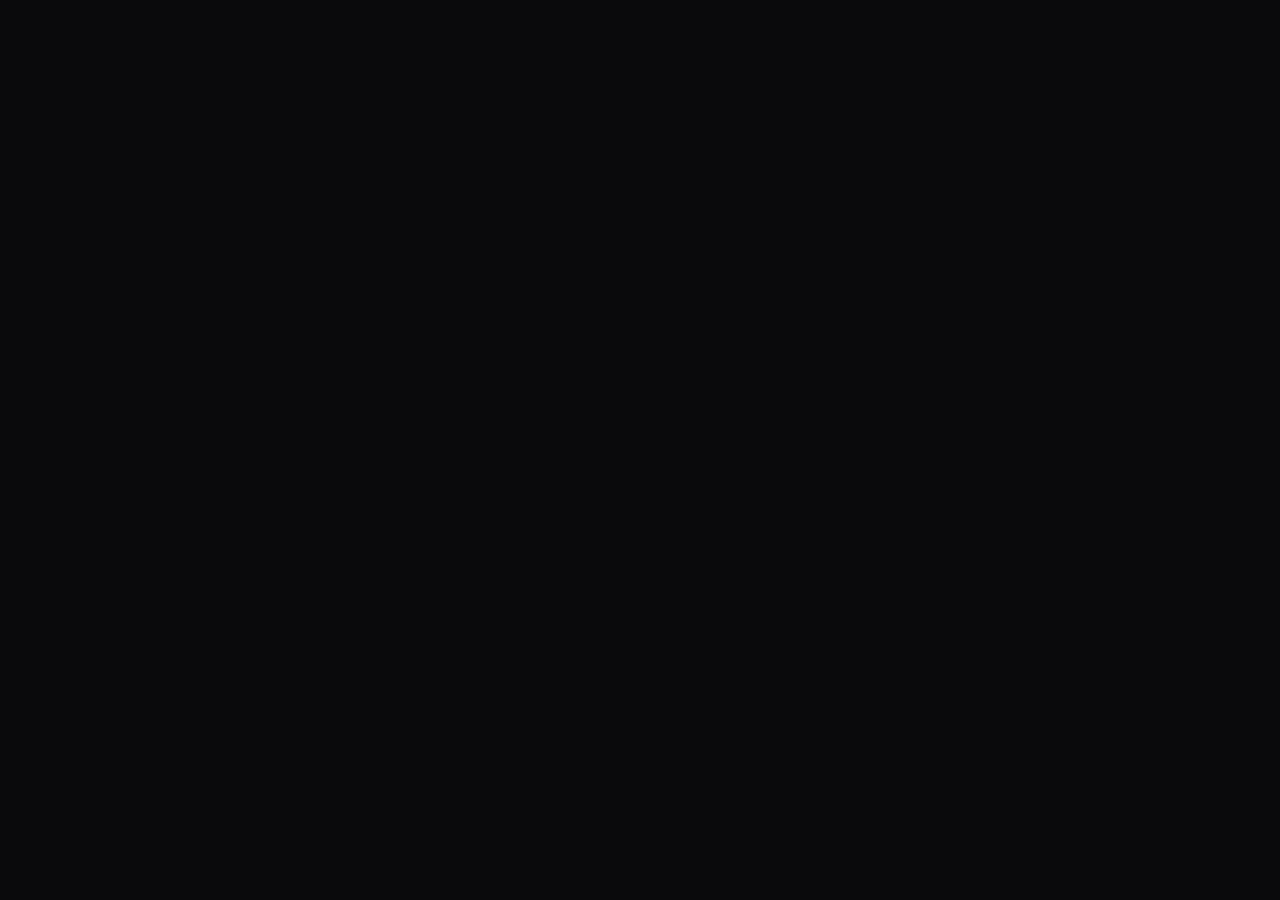
==== public/ox_lib_ui/index.html @ 57f4dc80 "Add files via upload" ====
<!DOCTYPE html>
<html lang="en">
<head>
  <meta charset="UTF-8">
  <meta name="viewport" content="width=device-width, initial-scale=1.0">
  <title>ox_lib UI - Liquid Glass</title>
  <link rel="stylesheet" href="styles.css">
  <link rel="preconnect" href="https://fonts.googleapis.com">
  <link rel="preconnect" href="https://fonts.gstatic.com" crossorigin>
  <link href="https://fonts.googleapis.com/css2?family=Inter:wght@300;400;500;600;700&display=swap" rel="stylesheet">
</head>
<body>
  <!-- Notification Container -->
  <div id="notification-container" class="notification-container"></div>

  <!-- Context Menu -->
  <div id="context-menu" class="context-menu hidden">
    <div class="context-glass">
      <div class="context-header">
        <h3>Quick Actions</h3>
        <span class="context-subtitle">Select an option</span>
      </div>
      <div class="context-items" id="context-items"></div>
      <div class="context-footer">
        <span>ESC to close</span>
        <div class="status-indicator">
          <span class="status-dot"></span>
          <span>Online</span>
        </div>
      </div>
    </div>
  </div>

  <!-- Input Dialog -->
  <div id="input-dialog" class="dialog-overlay hidden">
    <div class="dialog-glass input-dialog">
      <div class="dialog-header">
        <div class="dialog-icon">
          <svg viewBox="0 0 24 24" fill="none" stroke="currentColor" stroke-width="1.5">
            <path d="M11 5H6a2 2 0 00-2 2v11a2 2 0 002 2h11a2 2 0 002-2v-5m-1.414-9.414a2 2 0 112.828 2.828L11.828 15H9v-2.828l8.586-8.586z"/>
          </svg>
        </div>
        <div class="dialog-title-wrap">
          <h2 id="input-title">Input Required</h2>
          <p id="input-subtitle">Please fill in the details</p>
        </div>
        <button class="close-btn" onclick="closeInputDialog()">
          <svg viewBox="0 0 24 24" fill="none" stroke="currentColor" stroke-width="2">
            <path d="M6 18L18 6M6 6l12 12"/>
          </svg>
        </button>
      </div>
      <div class="dialog-content" id="input-fields"></div>
      <div class="dialog-actions">
        <button class="btn-secondary" onclick="closeInputDialog()">Cancel</button>
        <button class="btn-primary" onclick="submitInputDialog()">Confirm</button>
      </div>
    </div>
  </div>

  <!-- Progress Bar -->
  <div id="progress-container" class="progress-container hidden">
    <div class="progress-glass">
      <div class="progress-header">
        <div class="progress-icon" id="progress-icon">
          <svg class="spin" viewBox="0 0 24 24" fill="none" stroke="currentColor" stroke-width="1.5">
            <path d="M4 4v5h.582m15.356 2A8.001 8.001 0 004.582 9m0 0H9m11 11v-5h-.581m0 0a8.003 8.003 0 01-15.357-2m15.357 2H15"/>
          </svg>
        </div>
        <div class="progress-info">
          <h3 id="progress-title">Processing...</h3>
          <p id="progress-subtitle">Please wait</p>
        </div>
      </div>
      <div class="progress-bar-wrap">
        <div class="progress-bar">
          <div class="progress-fill" id="progress-fill"></div>
          <div class="progress-shimmer"></div>
        </div>
        <div class="progress-stats">
          <span>Progress</span>
          <span id="progress-percent">0%</span>
        </div>
      </div>
      <div class="progress-hint">
        Press <kbd>X</kbd> to cancel
      </div>
    </div>
  </div>

  <!-- Alert Dialog -->
  <div id="alert-dialog" class="dialog-overlay hidden">
    <div class="dialog-glass alert-dialog">
      <div class="alert-icon" id="alert-icon">
        <svg viewBox="0 0 24 24" fill="none" stroke="currentColor" stroke-width="1.5">
          <path d="M12 9v2m0 4h.01m-6.938 4h13.856c1.54 0 2.502-1.667 1.732-3L13.732 4c-.77-1.333-2.694-1.333-3.464 0L3.34 16c-.77 1.333.192 3 1.732 3z"/>
        </svg>
      </div>
      <h2 id="alert-title">Confirm Action</h2>
      <p id="alert-message">Are you sure you want to proceed?</p>
      <div class="dialog-actions">
        <button class="btn-secondary" onclick="closeAlertDialog()">Cancel</button>
        <button class="btn-danger" id="alert-confirm" onclick="confirmAlert()">Confirm</button>
      </div>
      <div class="alert-hint">
        Press <kbd>ESC</kbd> to cancel
      </div>
    </div>
  </div>

  <!-- Menu List -->
  <div id="menu-container" class="dialog-overlay hidden">
    <div class="menu-wrapper">
      <div class="menu-glass">
        <div class="menu-header">
          <div class="menu-title-wrap">
            <h2 id="menu-title">Menu</h2>
            <p id="menu-subtitle">Select an option</p>
          </div>
          <button class="close-btn" onclick="closeMenu()">
            <svg viewBox="0 0 24 24" fill="none" stroke="currentColor" stroke-width="2">
              <path d="M6 18L18 6M6 6l12 12"/>
            </svg>
          </button>
        </div>
        <div class="menu-search">
          <svg viewBox="0 0 24 24" fill="none" stroke="currentColor" stroke-width="1.5">
            <path d="M21 21l-6-6m2-5a7 7 0 11-14 0 7 7 0 0114 0z"/>
          </svg>
          <input type="text" placeholder="Search..." id="menu-search-input" oninput="filterMenuItems()">
        </div>
        <div class="menu-items" id="menu-items"></div>
        <div class="menu-footer">
          <span id="menu-count">0 items</span>
          <div class="nav-hint">
            <span>Navigate</span>
            <kbd>↑</kbd>
            <kbd>↓</kbd>
          </div>
        </div>
      </div>
      <div class="menu-details hidden" id="menu-details">
        <div class="details-preview">
          <div class="details-icon-wrap">
            <svg id="details-icon" viewBox="0 0 24 24" fill="none" stroke="currentColor" stroke-width="1.5"></svg>
          </div>
        </div>
        <h3 id="details-title">-</h3>
        <p id="details-description">-</p>
        <div class="details-metadata" id="details-metadata"></div>
        <div class="details-actions">
          <button class="btn-primary" onclick="selectMenuItem()">Select</button>
          <button class="btn-secondary" onclick="closeMenu()">Cancel</button>
        </div>
      </div>
    </div>
  </div>

  <!-- Text UI -->
  <div id="textui-container" class="textui-container"></div>

  <!-- Skill Check -->
  <div id="skillcheck-container" class="skillcheck-overlay hidden">
    <div class="skillcheck-ring">
      <svg viewBox="0 0 200 200" class="skillcheck-svg">
        <!-- Background Ring -->
        <circle cx="100" cy="100" r="85" fill="none" stroke="rgba(255,255,255,0.06)" stroke-width="16"/>
        <!-- Target Zone -->
        <path id="skillcheck-target" fill="none" stroke="rgba(255,255,255,0.15)" stroke-width="16" stroke-linecap="round"/>
        <!-- Perfect Zone -->
        <path id="skillcheck-perfect" fill="none" stroke="rgba(255,255,255,0.4)" stroke-width="16" stroke-linecap="round"/>
        <!-- Indicator -->
        <g id="skillcheck-indicator">
          <circle cx="100" cy="15" r="8" fill="#a0a0a0"/>
          <circle cx="100" cy="15" r="12" fill="none" stroke="rgba(255,255,255,0.3)" stroke-width="2"/>
        </g>
      </svg>
      <div class="skillcheck-center">
        <svg viewBox="0 0 24 24" fill="none" stroke="currentColor" stroke-width="1.5">
          <path d="M15 7a2 2 0 012 2m4 0a6 6 0 01-7.743 5.743L11 17H9v2H7v2H4a1 1 0 01-1-1v-2.586a1 1 0 01.293-.707l5.964-5.964A6 6 0 1121 9z"/>
        </svg>
        <span>Press SPACE</span>
      </div>
    </div>
    <div class="skillcheck-hint">
      <kbd>SPACE</kbd>
      <span>to lock</span>
    </div>
  </div>

  <!-- Radial Menu -->
  <div id="radial-menu" class="radial-overlay hidden">
    <div class="radial-container">
      <div class="radial-center">
        <span id="radial-label">Select</span>
      </div>
      <div class="radial-items" id="radial-items"></div>
    </div>
    <div class="radial-hint">
      Press <kbd>ESC</kbd> to close
    </div>
  </div>

  <script src="script.js"></script>
</body>
</html>
---- public/ox_lib_ui/styles.css ----
/* ========================================
   ox_lib UI - Liquid Glass Design System
   iOS 26 Inspired | Silver & Black Theme
   ======================================== */

:root {
  /* Base Colors */
  --bg-primary: #0a0a0c;
  --bg-secondary: #121216;
  --bg-tertiary: #18181c;
  
  /* Glass Colors */
  --glass-bg: rgba(20, 20, 24, 0.85);
  --glass-bg-light: rgba(30, 30, 36, 0.9);
  --glass-border: rgba(255, 255, 255, 0.08);
  --glass-border-hover: rgba(255, 255, 255, 0.15);
  --glass-reflection: rgba(255, 255, 255, 0.04);
  
  /* Text Colors */
  --text-primary: rgba(255, 255, 255, 0.95);
  --text-secondary: rgba(255, 255, 255, 0.7);
  --text-muted: rgba(255, 255, 255, 0.4);
  --text-hint: rgba(255, 255, 255, 0.25);
  
  /* Accent Colors */
  --accent-success: #c0c0c0;
  --accent-success-bg: rgba(34, 197, 94, 0.15);
  --accent-error: #ef4444;
  --accent-error-bg: rgba(239, 68, 68, 0.15);
  --accent-warning: #f59e0b;
  --accent-warning-bg: rgba(245, 158, 11, 0.15);
  --accent-info: #3b82f6;
  --accent-info-bg: rgba(59, 130, 246, 0.15);
  
  /* Silver Theme */
  --silver-light: rgba(192, 192, 192, 0.9);
  --silver-medium: rgba(160, 160, 160, 0.8);
  --silver-dark: rgba(128, 128, 128, 0.6);
  
  /* Shadows */
  --shadow-sm: 0 4px 12px -2px rgba(0, 0, 0, 0.3);
  --shadow-md: 0 12px 32px -8px rgba(0, 0, 0, 0.4);
  --shadow-lg: 0 24px 48px -12px rgba(0, 0, 0, 0.5);
  --shadow-glow: 0 0 40px -10px rgba(255, 255, 255, 0.05);
  
  /* Timing */
  --ease-out-expo: cubic-bezier(0.16, 1, 0.3, 1);
  --ease-out-quart: cubic-bezier(0.25, 1, 0.5, 1);
  
  /* Sizes */
  --radius-sm: 0.5rem;
  --radius-md: 0.75rem;
  --radius-lg: 1rem;
  --radius-xl: 1.25rem;
  --radius-2xl: 1.5rem;
}

* {
  margin: 0;
  padding: 0;
  box-sizing: border-box;
}

body {
  font-family: 'Inter', -apple-system, BlinkMacSystemFont, sans-serif;
  background: var(--bg-primary);
  color: var(--text-primary);
  overflow: hidden;
  -webkit-font-smoothing: antialiased;
  -moz-osx-font-smoothing: grayscale;
}

/* ========================================
   Utility Classes
   ======================================== */

.hidden {
  display: none !important;
}

.spin {
  animation: spin 2s linear infinite;
}

@keyframes spin {
  from { transform: rotate(0deg); }
  to { transform: rotate(360deg); }
}

@keyframes fadeIn {
  from { opacity: 0; }
  to { opacity: 1; }
}

@keyframes fadeOut {
  from { opacity: 1; }
  to { opacity: 0; }
}

@keyframes scaleIn {
  from { opacity: 0; transform: scale(0.95) translateY(10px); }
  to { opacity: 1; transform: scale(1) translateY(0); }
}

@keyframes slideInRight {
  from { opacity: 0; transform: translateX(30px); }
  to { opacity: 1; transform: translateX(0); }
}

@keyframes slideInLeft {
  from { opacity: 0; transform: translateX(-30px); }
  to { opacity: 1; transform: translateX(0); }
}

@keyframes slideUp {
  from { opacity: 0; transform: translateY(20px); }
  to { opacity: 1; transform: translateY(0); }
}

@keyframes shimmer {
  0% { transform: translateX(-100%); }
  100% { transform: translateX(200%); }
}

@keyframes progress {
  from { width: 100%; }
  to { width: 0%; }
}

@keyframes pulse {
  0%, 100% { opacity: 0.6; }
  50% { opacity: 1; }
}

@keyframes bounceGentle {
  0%, 100% { transform: translateY(0); }
  50% { transform: translateY(-4px); }
}

/* ========================================
   Glass Components Base
   ======================================== */

.glass {
  background: var(--glass-bg);
  border: 1px solid var(--glass-border);
  border-radius: var(--radius-2xl);
  backdrop-filter: blur(20px);
  -webkit-backdrop-filter: blur(20px);
  box-shadow: var(--shadow-lg), var(--shadow-glow);
  position: relative;
  overflow: hidden;
}

.glass::before {
  content: '';
  position: absolute;
  inset: 0;
  background: linear-gradient(180deg, var(--glass-reflection) 0%, transparent 50%);
  pointer-events: none;
}

.glass::after {
  content: '';
  position: absolute;
  top: 0;
  left: 0;
  right: 0;
  height: 1px;
  background: linear-gradient(90deg, transparent, rgba(255, 255, 255, 0.2), transparent);
}

/* ========================================
   Notifications
   ======================================== */

.notification-container {
  position: fixed;
  top: 1rem;
  right: 1rem;
  width: 320px;
  display: flex;
  flex-direction: column;
  gap: 0.75rem;
  z-index: 9999;
  pointer-events: none;
}

.notification {
  position: relative;
  display: flex;
  align-items: flex-start;
  gap: 0.75rem;
  padding: 1rem;
  background: var(--glass-bg);
  border: 1px solid var(--glass-border);
  border-radius: var(--radius-xl);
  backdrop-filter: blur(20px);
  -webkit-backdrop-filter: blur(20px);
  box-shadow: var(--shadow-md);
  animation: slideInRight 0.4s var(--ease-out-expo);
  pointer-events: auto;
  overflow: hidden;
}

.notification::before {
  content: '';
  position: absolute;
  inset: 0;
  background: linear-gradient(180deg, var(--glass-reflection) 0%, transparent 50%);
  pointer-events: none;
}

.notification.exiting {
  animation: slideOutRight 0.4s var(--ease-out-expo) forwards;
}

@keyframes slideOutRight {
  to { opacity: 0; transform: translateX(100%); }
}

.notification-icon {
  flex-shrink: 0;
  width: 2rem;
  height: 2rem;
  border-radius: var(--radius-md);
  display: flex;
  align-items: center;
  justify-content: center;
}

.notification-icon svg {
  width: 1rem;
  height: 1rem;
}

.notification.success .notification-icon {
  background: var(--accent-success-bg);
  color: var(--accent-success);
  border: 1px solid rgba(34, 197, 94, 0.3);
}

.notification.error .notification-icon {
  background: var(--accent-error-bg);
  color: var(--accent-error);
  border: 1px solid rgba(239, 68, 68, 0.3);
}

.notification.warning .notification-icon {
  background: var(--accent-warning-bg);
  color: var(--accent-warning);
  border: 1px solid rgba(245, 158, 11, 0.3);
}

.notification.info .notification-icon {
  background: var(--accent-info-bg);
  color: var(--accent-info);
  border: 1px solid rgba(59, 130, 246, 0.3);
}

.notification-content {
  flex: 1;
  min-width: 0;
}

.notification-title {
  font-size: 0.875rem;
  font-weight: 600;
  color: var(--text-primary);
  margin-bottom: 0.125rem;
}

.notification-message {
  font-size: 0.75rem;
  color: var(--text-muted);
  line-height: 1.4;
}

.notification-progress {
  position: absolute;
  bottom: 0;
  left: 0;
  right: 0;
  height: 2px;
  background: rgba(255, 255, 255, 0.05);
  overflow: hidden;
}

.notification-progress-bar {
  height: 100%;
  animation: progress 4s linear forwards;
}

.notification.success .notification-progress-bar { background: var(--accent-success); }
.notification.error .notification-progress-bar { background: var(--accent-error); }
.notification.warning .notification-progress-bar { background: var(--accent-warning); }
.notification.info .notification-progress-bar { background: var(--accent-info); }

/* ========================================
   Context Menu
   ======================================== */

.context-menu {
  position: fixed;
  top: 50%;
  left: 50%;
  transform: translate(-50%, -50%);
  z-index: 9998;
}

.context-glass {
  width: 280px;
  background: linear-gradient(180deg, rgba(25, 25, 30, 0.95) 0%, rgba(18, 18, 22, 0.98) 100%);
  border: 1px solid var(--glass-border);
  border-radius: var(--radius-xl);
  backdrop-filter: blur(24px);
  -webkit-backdrop-filter: blur(24px);
  box-shadow: var(--shadow-lg), 0 0 0 1px rgba(255, 255, 255, 0.05) inset;
  animation: scaleIn 0.3s var(--ease-out-expo);
  position: relative;
  overflow: hidden;
}

.context-glass::before {
  content: '';
  position: absolute;
  inset: 0;
  background: linear-gradient(180deg, rgba(255, 255, 255, 0.03) 0%, transparent 50%);
  pointer-events: none;
}

.context-glass::after {
  content: '';
  position: absolute;
  top: 0;
  left: 0;
  right: 0;
  height: 1px;
  background: linear-gradient(90deg, transparent, rgba(255, 255, 255, 0.2), transparent);
}

.context-header {
  position: relative;
  padding: 0.875rem 1rem;
  border-bottom: 1px solid var(--glass-border);
}

.context-header h3 {
  font-size: 0.875rem;
  font-weight: 600;
  color: var(--text-primary);
}

.context-subtitle {
  font-size: 0.625rem;
  color: var(--text-hint);
  margin-top: 0.125rem;
  display: block;
}

.context-items {
  position: relative;
  padding: 0.5rem;
}

.context-item {
  display: flex;
  align-items: center;
  gap: 0.75rem;
  padding: 0.625rem 0.75rem;
  border-radius: var(--radius-lg);
  cursor: pointer;
  transition: all 0.2s ease;
  border: 1px solid transparent;
}

.context-item:hover {
  background: rgba(255, 255, 255, 0.04);
}

.context-item.danger:hover {
  background: var(--accent-error-bg);
  border-color: rgba(239, 68, 68, 0.2);
}

.context-item.disabled {
  opacity: 0.4;
  cursor: not-allowed;
}

.context-item-icon {
  width: 2rem;
  height: 2rem;
  border-radius: var(--radius-md);
  background: rgba(255, 255, 255, 0.04);
  display: flex;
  align-items: center;
  justify-content: center;
  color: var(--text-muted);
  transition: all 0.2s ease;
}

.context-item:hover .context-item-icon {
  background: rgba(255, 255, 255, 0.08);
  color: var(--text-primary);
}

.context-item.danger:hover .context-item-icon {
  background: var(--accent-error-bg);
  color: var(--accent-error);
}

.context-item-icon svg {
  width: 1rem;
  height: 1rem;
}

.context-item-label {
  flex: 1;
  font-size: 0.875rem;
  font-weight: 500;
  color: var(--text-secondary);
  transition: color 0.2s ease;
}

.context-item:hover .context-item-label {
  color: var(--text-primary);
}

.context-item.danger:hover .context-item-label {
  color: var(--accent-error);
}

.context-item-keybind {
  padding: 0.25rem 0.5rem;
  border-radius: var(--radius-sm);
  background: rgba(255, 255, 255, 0.04);
  font-size: 0.625rem;
  font-family: 'SF Mono', monospace;
  color: var(--text-muted);
}

.context-item-arrow {
  color: var(--text-hint);
}

.context-item-arrow svg {
  width: 1rem;
  height: 1rem;
}

.context-divider {
  height: 1px;
  margin: 0.5rem 0;
  background: linear-gradient(90deg, transparent, var(--glass-border), transparent);
}

.context-footer {
  position: relative;
  display: flex;
  align-items: center;
  justify-content: space-between;
  padding: 0.5rem 1rem;
  border-top: 1px solid var(--glass-border);
  font-size: 0.625rem;
  color: var(--text-hint);
}

.status-indicator {
  display: flex;
  align-items: center;
  gap: 0.25rem;
}

.status-dot {
  width: 0.375rem;
  height: 0.375rem;
  border-radius: 50%;
  background: var(--accent-success);
  opacity: 0.6;
}

/* ========================================
   Dialog Overlay
   ======================================== */

.dialog-overlay {
  position: fixed;
  inset: 0;
  background: rgba(0, 0, 0, 0.5);
  backdrop-filter: blur(8px);
  -webkit-backdrop-filter: blur(8px);
  display: flex;
  align-items: center;
  justify-content: center;
  z-index: 9997;
  animation: fadeIn 0.25s ease;
}

.dialog-glass {
  background: linear-gradient(180deg, rgba(28, 28, 35, 0.95) 0%, rgba(18, 18, 22, 0.98) 100%);
  border: 1px solid var(--glass-border);
  border-radius: var(--radius-2xl);
  backdrop-filter: blur(24px);
  -webkit-backdrop-filter: blur(24px);
  box-shadow: var(--shadow-lg), 0 0 0 1px rgba(255, 255, 255, 0.05) inset;
  animation: scaleIn 0.35s var(--ease-out-expo);
  position: relative;
  overflow: hidden;
}

.dialog-glass::before {
  content: '';
  position: absolute;
  inset: 0;
  background: linear-gradient(180deg, rgba(255, 255, 255, 0.04) 0%, transparent 50%);
  pointer-events: none;
}

.dialog-glass::after {
  content: '';
  position: absolute;
  top: 0;
  left: 0;
  right: 0;
  height: 1px;
  background: linear-gradient(90deg, transparent, rgba(255, 255, 255, 0.25), transparent);
}

/* ========================================
   Input Dialog
   ======================================== */

.input-dialog {
  width: 100%;
  max-width: 420px;
}

.dialog-header {
  position: relative;
  display: flex;
  align-items: center;
  gap: 0.875rem;
  padding: 1.25rem 1.5rem;
  border-bottom: 1px solid var(--glass-border);
}

.dialog-icon {
  width: 2.5rem;
  height: 2.5rem;
  border-radius: var(--radius-lg);
  background: linear-gradient(135deg, rgba(255, 255, 255, 0.08), rgba(255, 255, 255, 0.03));
  border: 1px solid var(--glass-border);
  display: flex;
  align-items: center;
  justify-content: center;
  color: var(--text-secondary);
}

.dialog-icon svg {
  width: 1.25rem;
  height: 1.25rem;
}

.dialog-title-wrap {
  flex: 1;
}

.dialog-title-wrap h2 {
  font-size: 1.125rem;
  font-weight: 600;
  color: var(--text-primary);
}

.dialog-title-wrap p {
  font-size: 0.75rem;
  color: var(--text-muted);
  margin-top: 0.125rem;
}

.close-btn {
  width: 2rem;
  height: 2rem;
  border-radius: 50%;
  background: rgba(255, 255, 255, 0.04);
  border: none;
  cursor: pointer;
  display: flex;
  align-items: center;
  justify-content: center;
  color: var(--text-muted);
  transition: all 0.2s ease;
}

.close-btn:hover {
  background: rgba(255, 255, 255, 0.08);
  color: var(--text-primary);
}

.close-btn svg {
  width: 1rem;
  height: 1rem;
}

.dialog-content {
  position: relative;
  padding: 1.5rem;
}

.input-group {
  margin-bottom: 1rem;
}

.input-group:last-child {
  margin-bottom: 0;
}

.input-label {
  display: block;
  font-size: 0.6875rem;
  font-weight: 500;
  color: var(--text-muted);
  text-transform: uppercase;
  letter-spacing: 0.05em;
  margin-bottom: 0.5rem;
}

.input-field {
  width: 100%;
  padding: 0.75rem 1rem;
  background: rgba(255, 255, 255, 0.04);
  border: 1px solid var(--glass-border);
  border-radius: var(--radius-lg);
  font-size: 0.875rem;
  color: var(--text-primary);
  transition: all 0.3s ease;
  outline: none;
}

.input-field::placeholder {
  color: var(--text-hint);
}

.input-field:focus {
  background: rgba(255, 255, 255, 0.06);
  border-color: rgba(255, 255, 255, 0.15);
  box-shadow: 0 0 0 3px rgba(255, 255, 255, 0.05);
}

.input-row {
  display: grid;
  grid-template-columns: 1fr 1fr;
  gap: 1rem;
}

textarea.input-field {
  resize: none;
  min-height: 80px;
}

.toggle-group {
  display: flex;
  align-items: center;
  justify-content: space-between;
  padding: 0.875rem;
  background: rgba(255, 255, 255, 0.02);
  border: 1px solid var(--glass-border);
  border-radius: var(--radius-lg);
}

.toggle-info h4 {
  font-size: 0.875rem;
  font-weight: 500;
  color: var(--text-secondary);
}

.toggle-info p {
  font-size: 0.75rem;
  color: var(--text-muted);
}

.toggle-switch {
  position: relative;
  width: 3rem;
  height: 1.75rem;
  background: rgba(255, 255, 255, 0.1);
  border-radius: 999px;
  cursor: pointer;
  transition: background 0.3s ease;
}

.toggle-switch.active {
  background: rgba(34, 197, 94, 0.8);
}

.toggle-switch-handle {
  position: absolute;
  top: 0.25rem;
  left: 0.25rem;
  width: 1.25rem;
  height: 1.25rem;
  background: white;
  border-radius: 50%;
  box-shadow: var(--shadow-sm);
  transition: transform 0.3s var(--ease-out-expo);
}

.toggle-switch.active .toggle-switch-handle {
  transform: translateX(1.25rem);
}

.dialog-actions {
  position: relative;
  display: flex;
  gap: 0.75rem;
  padding: 1rem 1.5rem;
  border-top: 1px solid var(--glass-border);
}

.btn-primary,
.btn-secondary,
.btn-danger {
  flex: 1;
  padding: 0.875rem 1.25rem;
  border-radius: var(--radius-lg);
  font-size: 0.875rem;
  font-weight: 600;
  cursor: pointer;
  transition: all 0.2s ease;
  border: none;
  outline: none;
}

.btn-primary {
  background: rgba(255, 255, 255, 0.9);
  color: #0a0a0c;
}

.btn-primary:hover {
  background: white;
  box-shadow: 0 4px 12px -2px rgba(255, 255, 255, 0.2);
}

.btn-primary:active {
  transform: scale(0.98);
}

.btn-secondary {
  background: rgba(255, 255, 255, 0.04);
  border: 1px solid var(--glass-border);
  color: var(--text-muted);
}

.btn-secondary:hover {
  background: rgba(255, 255, 255, 0.08);
  color: var(--text-secondary);
}

.btn-secondary:active {
  transform: scale(0.98);
}

.btn-danger {
  background: linear-gradient(135deg, rgba(239, 68, 68, 0.8), rgba(220, 38, 38, 0.8));
  color: white;
}

.btn-danger:hover {
  background: linear-gradient(135deg, var(--accent-error), #dc2626);
  box-shadow: 0 4px 12px -2px rgba(239, 68, 68, 0.3);
}

.btn-danger:active {
  transform: scale(0.98);
}

/* ========================================
   Progress Bar
   ======================================== */

.progress-container {
  position: fixed;
  bottom: 8rem;
  left: 50%;
  transform: translateX(-50%);
  z-index: 9996;
  animation: slideUp 0.4s var(--ease-out-expo);
}

.progress-glass {
  min-width: 320px;
  padding: 1.5rem 2rem;
  background: linear-gradient(180deg, rgba(25, 25, 30, 0.92) 0%, rgba(18, 18, 22, 0.95) 100%);
  border: 1px solid var(--glass-border);
  border-radius: var(--radius-xl);
  backdrop-filter: blur(24px);
  -webkit-backdrop-filter: blur(24px);
  box-shadow: var(--shadow-lg), 0 0 80px -20px rgba(255, 255, 255, 0.05);
  position: relative;
  overflow: hidden;
}

.progress-glass::before {
  content: '';
  position: absolute;
  inset: 0;
  background: linear-gradient(180deg, rgba(255, 255, 255, 0.04) 0%, transparent 50%);
  pointer-events: none;
}

.progress-glass::after {
  content: '';
  position: absolute;
  top: 0;
  left: 0;
  right: 0;
  height: 1px;
  background: linear-gradient(90deg, transparent, rgba(255, 255, 255, 0.2), transparent);
}

.progress-header {
  position: relative;
  display: flex;
  align-items: center;
  gap: 1rem;
  margin-bottom: 1.25rem;
}

.progress-icon {
  position: relative;
  width: 3rem;
  height: 3rem;
  border-radius: var(--radius-lg);
  background: rgba(255, 255, 255, 0.06);
  border: 1px solid var(--glass-border);
  display: flex;
  align-items: center;
  justify-content: center;
  color: var(--text-muted);
}

.progress-icon svg {
  width: 1.5rem;
  height: 1.5rem;
}

.progress-icon.success {
  background: var(--accent-success-bg);
  border-color: rgba(34, 197, 94, 0.3);
  color: var(--accent-success);
}

.progress-icon.success svg {
  animation: none;
}

.progress-info h3 {
  font-size: 1rem;
  font-weight: 600;
  color: var(--text-primary);
}

.progress-info.success h3 {
  color: var(--accent-success);
}

.progress-info p {
  font-size: 0.75rem;
  color: var(--text-muted);
  margin-top: 0.125rem;
}

.progress-bar-wrap {
  position: relative;
}

.progress-bar {
  height: 0.5rem;
  background: rgba(255, 255, 255, 0.06);
  border-radius: 999px;
  overflow: hidden;
  position: relative;
}

.progress-fill {
  height: 100%;
  background: linear-gradient(90deg, rgba(255, 255, 255, 0.6), rgba(255, 255, 255, 0.8));
  border-radius: 999px;
  transition: width 0.1s linear, background 0.5s ease;
}

.progress-fill.success {
  background: linear-gradient(90deg, var(--accent-success), #4ade80);
}

.progress-shimmer {
  position: absolute;
  inset: 0;
  background: linear-gradient(90deg, transparent, rgba(255, 255, 255, 0.3), transparent);
  animation: shimmer 2s infinite;
}

.progress-stats {
  display: flex;
  justify-content: space-between;
  margin-top: 0.75rem;
  font-size: 0.75rem;
}

.progress-stats span:first-child {
  color: var(--text-hint);
}

.progress-stats span:last-child {
  font-family: 'SF Mono', monospace;
  color: var(--text-secondary);
}

.progress-hint {
  position: relative;
  margin-top: 1rem;
  padding-top: 1rem;
  border-top: 1px solid var(--glass-border);
  text-align: center;
  font-size: 0.625rem;
  color: var(--text-hint);
}

.progress-hint kbd {
  padding: 0.25rem 0.5rem;
  background: rgba(255, 255, 255, 0.05);
  border-radius: var(--radius-sm);
  color: var(--text-muted);
  font-family: 'SF Mono', monospace;
  margin: 0 0.25rem;
}

/* ========================================
   Alert Dialog
   ======================================== */

.alert-dialog {
  width: 100%;
  max-width: 360px;
  padding: 2rem;
  text-align: center;
}

.alert-icon {
  width: 4rem;
  height: 4rem;
  margin: 0 auto 1.5rem;
  border-radius: var(--radius-xl);
  background: linear-gradient(135deg, var(--accent-error-bg), rgba(239, 68, 68, 0.08));
  border: 1px solid rgba(239, 68, 68, 0.2);
  display: flex;
  align-items: center;
  justify-content: center;
  color: var(--accent-error);
  animation: bounceGentle 2s ease-in-out infinite;
}

.alert-icon svg {
  width: 2rem;
  height: 2rem;
}

.alert-dialog h2 {
  font-size: 1.25rem;
  font-weight: 600;
  color: var(--text-primary);
  margin-bottom: 0.5rem;
}

.alert-dialog p {
  font-size: 0.875rem;
  color: var(--text-muted);
  line-height: 1.5;
  margin-bottom: 1.5rem;
}

.alert-dialog .dialog-actions {
  padding: 0;
  border: none;
}

.alert-hint {
  margin-top: 1rem;
  padding-top: 0.75rem;
  border-top: 1px solid var(--glass-border);
  font-size: 0.625rem;
  color: var(--text-hint);
}

.alert-hint kbd {
  padding: 0.125rem 0.375rem;
  background: rgba(255, 255, 255, 0.05);
  border-radius: var(--radius-sm);
  color: var(--text-muted);
  font-family: 'SF Mono', monospace;
}

/* ========================================
   Menu List
   ======================================== */

.menu-wrapper {
  display: flex;
  gap: 1rem;
}

.menu-glass {
  width: 320px;
  background: linear-gradient(180deg, rgba(25, 25, 32, 0.95) 0%, rgba(18, 18, 24, 0.98) 100%);
  border: 1px solid var(--glass-border);
  border-radius: var(--radius-xl);
  backdrop-filter: blur(24px);
  -webkit-backdrop-filter: blur(24px);
  box-shadow: var(--shadow-lg), 0 0 0 1px rgba(255, 255, 255, 0.05) inset;
  animation: scaleIn 0.35s var(--ease-out-expo);
  position: relative;
  overflow: hidden;
}

.menu-glass::before {
  content: '';
  position: absolute;
  inset: 0;
  background: linear-gradient(180deg, rgba(255, 255, 255, 0.03) 0%, transparent 50%);
  pointer-events: none;
}

.menu-glass::after {
  content: '';
  position: absolute;
  top: 0;
  left: 0;
  right: 0;
  height: 1px;
  background: linear-gradient(90deg, transparent, rgba(255, 255, 255, 0.2), transparent);
}

.menu-header {
  position: relative;
  display: flex;
  align-items: flex-start;
  justify-content: space-between;
  padding: 1rem 1.25rem;
  border-bottom: 1px solid var(--glass-border);
}

.menu-title-wrap h2 {
  font-size: 1rem;
  font-weight: 600;
  color: var(--text-primary);
}

.menu-title-wrap p {
  font-size: 0.75rem;
  color: var(--text-muted);
  margin-top: 0.125rem;
}

.menu-search {
  position: relative;
  margin: 0.75rem 1rem;
}

.menu-search svg {
  position: absolute;
  left: 0.75rem;
  top: 50%;
  transform: translateY(-50%);
  width: 1rem;
  height: 1rem;
  color: var(--text-hint);
}

.menu-search input {
  width: 100%;
  padding: 0.625rem 1rem 0.625rem 2.5rem;
  background: rgba(255, 255, 255, 0.04);
  border: 1px solid var(--glass-border);
  border-radius: var(--radius-lg);
  font-size: 0.875rem;
  color: var(--text-primary);
  outline: none;
  transition: all 0.2s ease;
}

.menu-search input::placeholder {
  color: var(--text-hint);
}

.menu-search input:focus {
  background: rgba(255, 255, 255, 0.06);
  border-color: var(--glass-border-hover);
}

.menu-items {
  position: relative;
  padding: 0.5rem;
  max-height: 400px;
  overflow-y: auto;
}

.menu-items::-webkit-scrollbar {
  width: 4px;
}

.menu-items::-webkit-scrollbar-track {
  background: transparent;
}

.menu-items::-webkit-scrollbar-thumb {
  background: rgba(255, 255, 255, 0.1);
  border-radius: 2px;
}

.menu-item {
  display: flex;
  align-items: center;
  gap: 0.75rem;
  padding: 0.75rem 1rem;
  border-radius: var(--radius-lg);
  cursor: pointer;
  transition: all 0.2s ease;
  border: 1px solid transparent;
  margin-bottom: 0.25rem;
}

.menu-item:hover {
  background: rgba(255, 255, 255, 0.04);
}

.menu-item.selected {
  background: rgba(255, 255, 255, 0.08);
  border-color: var(--glass-border-hover);
}

.menu-item.disabled {
  opacity: 0.4;
  cursor: not-allowed;
}

.menu-item-icon {
  width: 2.5rem;
  height: 2.5rem;
  border-radius: var(--radius-md);
  background: rgba(255, 255, 255, 0.04);
  display: flex;
  align-items: center;
  justify-content: center;
  color: var(--text-muted);
  transition: all 0.2s ease;
}

.menu-item.selected .menu-item-icon {
  background: rgba(255, 255, 255, 0.1);
  color: var(--text-primary);
}

.menu-item-icon svg {
  width: 1.25rem;
  height: 1.25rem;
}

.menu-item-content {
  flex: 1;
  min-width: 0;
}

.menu-item-label {
  font-size: 0.875rem;
  font-weight: 500;
  color: var(--text-secondary);
  white-space: nowrap;
  overflow: hidden;
  text-overflow: ellipsis;
  transition: color 0.2s ease;
}

.menu-item.selected .menu-item-label {
  color: var(--text-primary);
}

.menu-item-desc {
  font-size: 0.75rem;
  color: var(--text-muted);
  white-space: nowrap;
  overflow: hidden;
  text-overflow: ellipsis;
}

.menu-item-arrow {
  color: var(--text-hint);
  transition: all 0.2s ease;
  transform: translateX(-4px);
  opacity: 0;
}

.menu-item.selected .menu-item-arrow {
  transform: translateX(0);
  opacity: 1;
  color: var(--text-muted);
}

.menu-item-arrow svg {
  width: 1rem;
  height: 1rem;
}

.menu-footer {
  position: relative;
  display: flex;
  align-items: center;
  justify-content: space-between;
  padding: 0.625rem 1rem;
  border-top: 1px solid var(--glass-border);
  font-size: 0.625rem;
  color: var(--text-hint);
}

.nav-hint {
  display: flex;
  align-items: center;
  gap: 0.375rem;
}

.nav-hint kbd {
  padding: 0.125rem 0.375rem;
  background: rgba(255, 255, 255, 0.05);
  border-radius: var(--radius-sm);
  color: var(--text-muted);
  font-family: 'SF Mono', monospace;
}

/* Menu Details Panel */
.menu-details {
  width: 256px;
  background: linear-gradient(180deg, rgba(25, 25, 32, 0.95) 0%, rgba(18, 18, 24, 0.98) 100%);
  border: 1px solid var(--glass-border);
  border-radius: var(--radius-xl);
  backdrop-filter: blur(24px);
  -webkit-backdrop-filter: blur(24px);
  box-shadow: var(--shadow-lg);
  padding: 1.25rem;
  animation: slideInLeft 0.3s var(--ease-out-expo);
  position: relative;
  overflow: hidden;
}

.menu-details::before {
  content: '';
  position: absolute;
  inset: 0;
  background: linear-gradient(180deg, rgba(255, 255, 255, 0.03) 0%, transparent 50%);
  pointer-events: none;
}

.menu-details::after {
  content: '';
  position: absolute;
  top: 0;
  left: 0;
  right: 0;
  height: 1px;
  background: linear-gradient(90deg, transparent, rgba(255, 255, 255, 0.2), transparent);
}

.details-preview {
  position: relative;
  width: 100%;
  height: 8rem;
  border-radius: var(--radius-lg);
  background: linear-gradient(135deg, rgba(255, 255, 255, 0.06), rgba(255, 255, 255, 0.02));
  border: 1px solid var(--glass-border);
  display: flex;
  align-items: center;
  justify-content: center;
  margin-bottom: 1rem;
}

.details-icon-wrap {
  width: 4rem;
  height: 4rem;
  border-radius: 50%;
  background: rgba(255, 255, 255, 0.04);
  display: flex;
  align-items: center;
  justify-content: center;
  color: var(--text-muted);
}

.details-icon-wrap svg {
  width: 2rem;
  height: 2rem;
}

.menu-details h3 {
  position: relative;
  font-size: 0.875rem;
  font-weight: 600;
  color: var(--text-primary);
  margin-bottom: 0.25rem;
}

.menu-details > p {
  position: relative;
  font-size: 0.75rem;
  color: var(--text-muted);
  margin-bottom: 1rem;
}

.details-metadata {
  position: relative;
  display: flex;
  flex-direction: column;
  gap: 0.75rem;
  margin-bottom: 1.5rem;
}

.details-stat {
  display: flex;
  flex-direction: column;
  gap: 0.375rem;
}

.details-stat-header {
  display: flex;
  justify-content: space-between;
  font-size: 0.75rem;
}

.details-stat-header span:first-child {
  color: var(--text-muted);
}

.details-stat-header span:last-child {
  font-family: 'SF Mono', monospace;
  color: var(--text-secondary);
}

.details-stat-bar {
  height: 0.375rem;
  background: rgba(255, 255, 255, 0.06);
  border-radius: 999px;
  overflow: hidden;
}

.details-stat-fill {
  height: 100%;
  border-radius: 999px;
}

.details-stat-fill.speed {
  background: linear-gradient(90deg, rgba(34, 197, 94, 0.8), rgba(74, 222, 128, 0.8));
}

.details-stat-fill.handling {
  background: linear-gradient(90deg, rgba(59, 130, 246, 0.8), rgba(96, 165, 250, 0.8));
}

.details-actions {
  position: relative;
  display: flex;
  flex-direction: column;
  gap: 0.5rem;
}

.details-actions .btn-primary,
.details-actions .btn-secondary {
  padding: 0.625rem;
}

/* ========================================
   Text UI
   ======================================== */

.textui-container {
  position: fixed;
  pointer-events: none;
  z-index: 9990;
}

.textui-right {
  position: fixed;
  right: 2rem;
  top: 50%;
  transform: translateY(-50%);
  display: flex;
  flex-direction: column;
  gap: 1rem;
}

.textui-left {
  position: fixed;
  left: 2rem;
  top: 50%;
  transform: translateY(-50%);
  display: flex;
  flex-direction: column;
  gap: 1rem;
}

.textui-badge {
  display: flex;
  align-items: center;
  gap: 0.75rem;
  padding: 0.875rem 1rem;
  background: linear-gradient(135deg, rgba(25, 25, 32, 0.9), rgba(18, 18, 24, 0.95));
  border: 1px solid var(--glass-border);
  border-radius: var(--radius-xl);
  backdrop-filter: blur(20px);
  -webkit-backdrop-filter: blur(20px);
  box-shadow: var(--shadow-md);
  animation: slideInRight 0.5s var(--ease-out-expo);
  position: relative;
  overflow: hidden;
  transition: all 0.3s ease;
}

.textui-badge.left {
  flex-direction: row-reverse;
  animation: slideInLeft 0.5s var(--ease-out-expo);
}

.textui-badge::before {
  content: '';
  position: absolute;
  inset: 0;
  background: linear-gradient(180deg, rgba(255, 255, 255, 0.06) 0%, transparent 50%);
  pointer-events: none;
}

.textui-badge.active {
  transform: scale(1.05);
  background: linear-gradient(135deg, rgba(35, 35, 45, 0.95), rgba(25, 25, 32, 0.98));
  border-color: var(--glass-border-hover);
  box-shadow: var(--shadow-lg), 0 0 30px -5px rgba(255, 255, 255, 0.05);
}

.textui-badge.active::after {
  content: '';
  position: absolute;
  right: -4px;
  top: -4px;
  width: 8px;
  height: 8px;
  background: var(--accent-success);
  border-radius: 50%;
  animation: pulse 1.5s infinite;
}

.textui-icon {
  width: 2.25rem;
  height: 2.25rem;
  border-radius: var(--radius-md);
  background: rgba(255, 255, 255, 0.04);
  display: flex;
  align-items: center;
  justify-content: center;
  color: var(--text-muted);
  transition: all 0.3s ease;
}

.textui-badge.active .textui-icon {
  background: rgba(255, 255, 255, 0.1);
  color: var(--text-secondary);
}

.textui-icon svg {
  width: 1rem;
  height: 1rem;
}

.textui-text {
  position: relative;
  font-size: 0.875rem;
  color: var(--text-muted);
  transition: color 0.3s ease;
}

.textui-badge.active .textui-text {
  color: var(--text-primary);
}

.textui-text kbd {
  display: inline-block;
  padding: 0.125rem 0.5rem;
  margin: 0 0.125rem;
  background: rgba(255, 255, 255, 0.06);
  border: 1px solid var(--glass-border);
  border-radius: var(--radius-sm);
  font-family: 'SF Mono', monospace;
  font-size: 0.75rem;
  color: var(--text-muted);
  transition: all 0.3s ease;
}

.textui-badge.active .textui-text kbd {
  background: rgba(255, 255, 255, 0.15);
  border-color: rgba(255, 255, 255, 0.2);
  color: var(--text-primary);
}

/* ========================================
   Skill Check
   ======================================== */

.skillcheck-overlay {
  position: fixed;
  inset: 0;
  background: rgba(0, 0, 0, 0.7);
  backdrop-filter: blur(16px);
  -webkit-backdrop-filter: blur(16px);
  display: flex;
  flex-direction: column;
  align-items: center;
  justify-content: center;
  z-index: 9995;
  animation: fadeIn 0.2s ease;
}

.skillcheck-ring {
  position: relative;
  width: 16rem;
  height: 16rem;
  animation: scaleIn 0.4s var(--ease-out-expo);
}

.skillcheck-svg {
  width: 100%;
  height: 100%;
}

.skillcheck-glow {
  position: absolute;
  inset: 0;
  border-radius: 50%;
  filter: blur(40px);
  background: rgba(255, 255, 255, 0.1);
  transform: scale(1.3);
  transition: background 0.3s ease;
}

.skillcheck-glow.success {
  background: rgba(34, 197, 94, 0.3);
}

.skillcheck-glow.fail {
  background: rgba(239, 68, 68, 0.3);
}

.skillcheck-center {
  position: absolute;
  top: 50%;
  left: 50%;
  transform: translate(-50%, -50%);
  width: 8rem;
  height: 8rem;
  border-radius: 50%;
  background: linear-gradient(180deg, rgba(30, 30, 38, 0.95), rgba(20, 20, 26, 0.98));
  border: 1px solid var(--glass-border);
  box-shadow: inset 0 1px 0 rgba(255, 255, 255, 0.1), 0 0 40px -10px rgba(0, 0, 0, 0.5);
  display: flex;
  flex-direction: column;
  align-items: center;
  justify-content: center;
  gap: 0.5rem;
}

.skillcheck-center::before {
  content: '';
  position: absolute;
  inset: 0;
  border-radius: 50%;
  background: linear-gradient(180deg, rgba(255, 255, 255, 0.06) 0%, transparent 50%);
}

.skillcheck-center svg {
  width: 2rem;
  height: 2rem;
  color: var(--text-muted);
}

.skillcheck-center span {
  font-size: 0.75rem;
  color: var(--text-muted);
}

.skillcheck-center.success svg {
  color: var(--accent-success);
}

.skillcheck-center.fail svg {
  color: var(--accent-error);
}

.skillcheck-center.success span,
.skillcheck-center.fail span {
  font-weight: 600;
}

.skillcheck-center.success span {
  color: var(--accent-success);
}

.skillcheck-center.fail span {
  color: var(--accent-error);
}

.skillcheck-hint {
  position: absolute;
  bottom: -4rem;
  display: flex;
  align-items: center;
  gap: 0.5rem;
  padding: 0.5rem 1rem;
  background: rgba(255, 255, 255, 0.04);
  border: 1px solid var(--glass-border);
  border-radius: 999px;
}

.skillcheck-hint kbd {
  padding: 0.25rem 0.625rem;
  background: rgba(255, 255, 255, 0.08);
  border-radius: var(--radius-sm);
  font-family: 'SF Mono', monospace;
  font-size: 0.75rem;
  color: var(--text-secondary);
}

.skillcheck-hint span {
  font-size: 0.75rem;
  color: var(--text-muted);
}

/* ========================================
   Radial Menu
   ======================================== */

.radial-overlay {
  position: fixed;
  inset: 0;
  background: rgba(0, 0, 0, 0.6);
  backdrop-filter: blur(12px);
  -webkit-backdrop-filter: blur(12px);
  display: flex;
  flex-direction: column;
  align-items: center;
  justify-content: center;
  z-index: 9994;
  animation: fadeIn 0.2s ease;
}

.radial-container {
  position: relative;
  width: 280px;
  height: 280px;
  animation: scaleIn 0.4s var(--ease-out-expo);
}

.radial-center {
  position: absolute;
  top: 50%;
  left: 50%;
  transform: translate(-50%, -50%);
  width: 100px;
  height: 100px;
  border-radius: 50%;
  background: linear-gradient(180deg, rgba(35, 35, 42, 0.95), rgba(22, 22, 28, 0.98));
  border: 1px solid rgba(255, 255, 255, 0.1);
  box-shadow: 0 0 60px -10px rgba(0, 0, 0, 0.6), inset 0 1px 0 rgba(255, 255, 255, 0.1);
  display: flex;
  align-items: center;
  justify-content: center;
  z-index: 10;
}

.radial-center::before {
  content: '';
  position: absolute;
  inset: 0;
  border-radius: 50%;
  background: linear-gradient(180deg, rgba(255, 255, 255, 0.08) 0%, transparent 50%);
}

.radial-center span {
  position: relative;
  font-size: 0.75rem;
  font-weight: 600;
  color: var(--text-secondary);
}

.radial-item {
  position: absolute;
  width: 56px;
  height: 56px;
  border-radius: var(--radius-lg);
  background: linear-gradient(180deg, rgba(35, 35, 42, 0.9), rgba(25, 25, 32, 0.95));
  border: 1px solid var(--glass-border);
  box-shadow: var(--shadow-sm);
  display: flex;
  align-items: center;
  justify-content: center;
  cursor: pointer;
  transition: all 0.3s var(--ease-out-expo);
  transform: translate(-50%, -50%);
}

.radial-item::before {
  content: '';
  position: absolute;
  inset: 0;
  border-radius: var(--radius-lg);
  background: linear-gradient(180deg, rgba(255, 255, 255, 0.08) 0%, transparent 50%);
  pointer-events: none;
}

.radial-item:hover {
  transform: translate(-50%, -50%) scale(1.1);
  background: linear-gradient(180deg, rgba(60, 60, 70, 0.95), rgba(40, 40, 50, 0.98));
  border-color: var(--glass-border-hover);
  box-shadow: var(--shadow-md), 0 0 20px -5px rgba(255, 255, 255, 0.1);
  z-index: 5;
}

.radial-item svg {
  width: 1.25rem;
  height: 1.25rem;
  color: var(--text-muted);
  transition: color 0.3s ease;
}

.radial-item:hover svg {
  color: var(--text-primary);
}

.radial-hint {
  position: absolute;
  bottom: -5rem;
  font-size: 0.75rem;
  color: var(--text-hint);
}

.radial-hint kbd {
  padding: 0.25rem 0.5rem;
  background: rgba(255, 255, 255, 0.05);
  border-radius: var(--radius-sm);
  color: var(--text-muted);
  font-family: 'SF Mono', monospace;
  margin: 0 0.25rem;
}
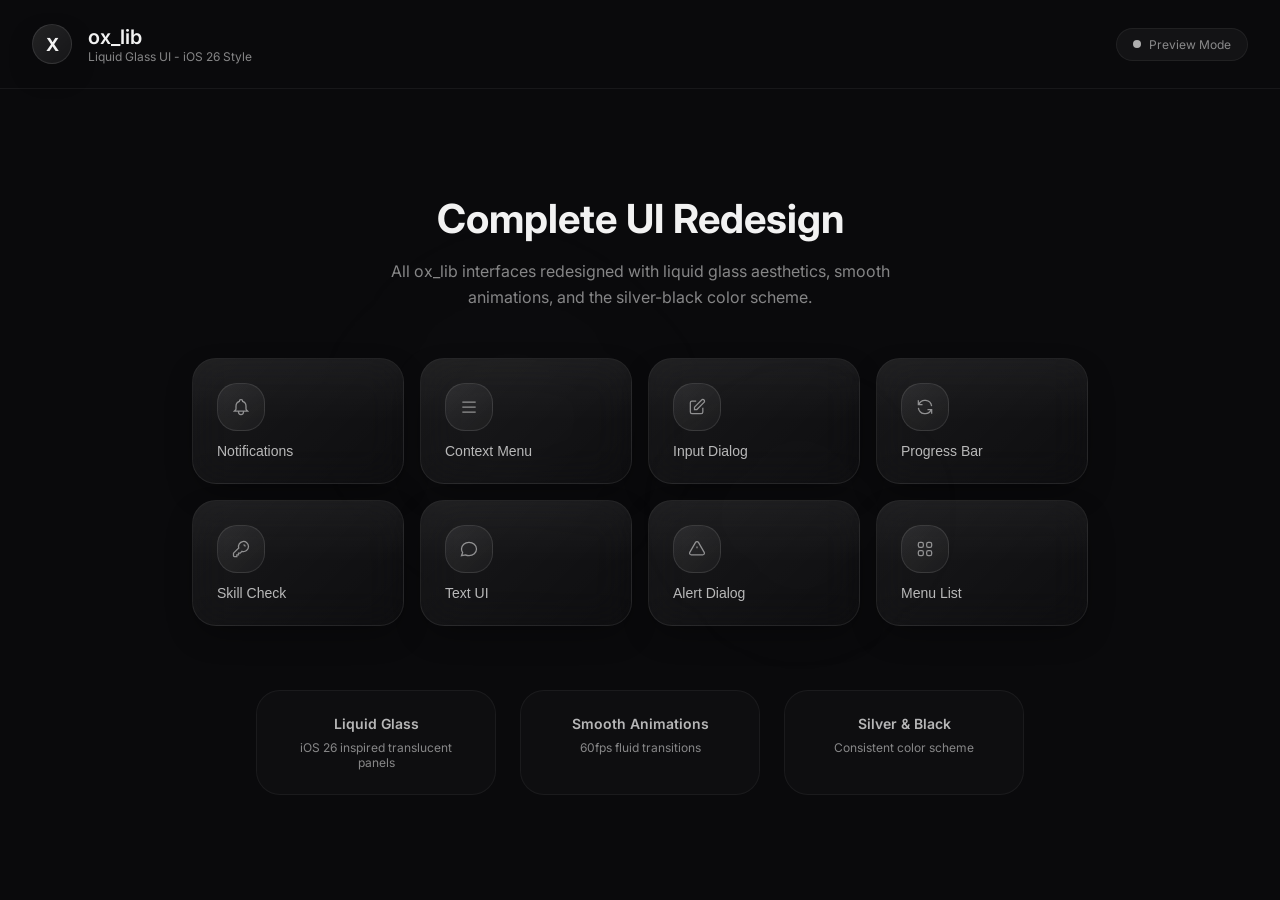
==== commit 9a46bb4e: "sync ox_lib UI components to static HTML/CSS/JS for FiveM Update HTML files to match React designs a" ====
--- a/public/ox_lib_ui/index.html
+++ b/public/ox_lib_ui/index.html
@@ -17,8 +17,15 @@
   <div id="context-menu" class="context-menu hidden">
     <div class="context-glass">
       <div class="context-header">
-        <h3>Quick Actions</h3>
-        <span class="context-subtitle">Select an option</span>
+        <div class="context-header-icon">
+          <svg viewBox="0 0 24 24" fill="none" stroke="currentColor" stroke-width="1.5">
+            <path d="M4 6h16M4 12h16M4 18h16"/>
+          </svg>
+        </div>
+        <div class="context-header-text">
+          <h3 id="context-title">Quick Actions</h3>
+          <span class="context-subtitle">Select an option</span>
+        </div>
       </div>
       <div class="context-items" id="context-items"></div>
       <div class="context-footer">
@@ -37,12 +44,14 @@
       <div class="dialog-header">
         <div class="dialog-icon">
           <svg viewBox="0 0 24 24" fill="none" stroke="currentColor" stroke-width="1.5">
-            <path d="M11 5H6a2 2 0 00-2 2v11a2 2 0 002 2h11a2 2 0 002-2v-5m-1.414-9.414a2 2 0 112.828 2.828L11.828 15H9v-2.828l8.586-8.586z"/>
+            <path d="M19 17h2c.6 0 1-.4 1-1v-3c0-.9-.7-1.7-1.5-1.9C18.7 10.6 16 10 16 10s-1.3-1.4-2.2-2.3c-.5-.4-1.1-.7-1.8-.7H5c-.6 0-1.1.4-1.4.9l-1.4 2.9A3.7 3.7 0 0 0 2 12v4c0 .6.4 1 1 1h2"/>
+            <circle cx="7" cy="17" r="2"/>
+            <circle cx="17" cy="17" r="2"/>
           </svg>
         </div>
         <div class="dialog-title-wrap">
-          <h2 id="input-title">Input Required</h2>
-          <p id="input-subtitle">Please fill in the details</p>
+          <h2 id="input-title">Sell Vehicle</h2>
+          <p id="input-subtitle">Enter vehicle details</p>
         </div>
         <button class="close-btn" onclick="closeInputDialog()">
           <svg viewBox="0 0 24 24" fill="none" stroke="currentColor" stroke-width="2">
@@ -53,7 +62,7 @@
       <div class="dialog-content" id="input-fields"></div>
       <div class="dialog-actions">
         <button class="btn-secondary" onclick="closeInputDialog()">Cancel</button>
-        <button class="btn-primary" onclick="submitInputDialog()">Confirm</button>
+        <button class="btn-primary" onclick="submitInputDialog()">Confirm Sale</button>
       </div>
     </div>
   </div>
@@ -69,21 +78,15 @@
         </div>
         <div class="progress-info">
           <h3 id="progress-title">Processing...</h3>
-          <p id="progress-subtitle">Please wait</p>
-        </div>
+          <p id="progress-subtitle">Repairing vehicle</p>
+        </div>
+        <span class="progress-percent-text" id="progress-percent">0%</span>
       </div>
       <div class="progress-bar-wrap">
         <div class="progress-bar">
           <div class="progress-fill" id="progress-fill"></div>
           <div class="progress-shimmer"></div>
         </div>
-        <div class="progress-stats">
-          <span>Progress</span>
-          <span id="progress-percent">0%</span>
-        </div>
-      </div>
-      <div class="progress-hint">
-        Press <kbd>X</kbd> to cancel
       </div>
     </div>
   </div>
@@ -97,10 +100,10 @@
         </svg>
       </div>
       <h2 id="alert-title">Confirm Action</h2>
-      <p id="alert-message">Are you sure you want to proceed?</p>
+      <p id="alert-message">Are you sure you want to sell this vehicle? This action cannot be undone and the vehicle will be permanently removed from your garage.</p>
       <div class="dialog-actions">
         <button class="btn-secondary" onclick="closeAlertDialog()">Cancel</button>
-        <button class="btn-danger" id="alert-confirm" onclick="confirmAlert()">Confirm</button>
+        <button class="btn-danger" id="alert-confirm" onclick="confirmAlert()">Confirm Sell</button>
       </div>
       <div class="alert-hint">
         Press <kbd>ESC</kbd> to cancel
@@ -114,8 +117,8 @@
       <div class="menu-glass">
         <div class="menu-header">
           <div class="menu-title-wrap">
-            <h2 id="menu-title">Menu</h2>
-            <p id="menu-subtitle">Select an option</p>
+            <h2 id="menu-title">Garage Menu</h2>
+            <p id="menu-subtitle">Legion Square Garage</p>
           </div>
           <button class="close-btn" onclick="closeMenu()">
             <svg viewBox="0 0 24 24" fill="none" stroke="currentColor" stroke-width="2">
@@ -127,41 +130,68 @@
           <svg viewBox="0 0 24 24" fill="none" stroke="currentColor" stroke-width="1.5">
             <path d="M21 21l-6-6m2-5a7 7 0 11-14 0 7 7 0 0114 0z"/>
           </svg>
-          <input type="text" placeholder="Search..." id="menu-search-input" oninput="filterMenuItems()">
+          <input type="text" placeholder="Search vehicles..." id="menu-search-input" oninput="filterMenuItems()">
         </div>
         <div class="menu-items" id="menu-items"></div>
         <div class="menu-footer">
-          <span id="menu-count">0 items</span>
+          <span id="menu-count">0 vehicles</span>
           <div class="nav-hint">
-            <span>Navigate</span>
-            <kbd>↑</kbd>
-            <kbd>↓</kbd>
+            <span>Navigate with</span>
+            <kbd>W</kbd>
+            <kbd>S</kbd>
           </div>
         </div>
       </div>
       <div class="menu-details hidden" id="menu-details">
         <div class="details-preview">
           <div class="details-icon-wrap">
-            <svg id="details-icon" viewBox="0 0 24 24" fill="none" stroke="currentColor" stroke-width="1.5"></svg>
-          </div>
-        </div>
-        <h3 id="details-title">-</h3>
-        <p id="details-description">-</p>
-        <div class="details-metadata" id="details-metadata"></div>
+            <svg id="details-icon" viewBox="0 0 24 24" fill="none" stroke="currentColor" stroke-width="1.5">
+              <path d="M19 17h2c.6 0 1-.4 1-1v-3c0-.9-.7-1.7-1.5-1.9C18.7 10.6 16 10 16 10s-1.3-1.4-2.2-2.3c-.5-.4-1.1-.7-1.8-.7H5c-.6 0-1.1.4-1.4.9l-1.4 2.9A3.7 3.7 0 0 0 2 12v4c0 .6.4 1 1 1h2"/>
+              <circle cx="7" cy="17" r="2"/>
+              <circle cx="17" cy="17" r="2"/>
+            </svg>
+          </div>
+        </div>
+        <h3 id="details-title">Lamborghini Aventador</h3>
+        <p id="details-description">Plate: ABC 123</p>
+        <div class="details-metadata" id="details-metadata">
+          <div class="details-stat">
+            <div class="details-stat-header">
+              <span>Speed</span>
+              <span id="stat-speed">95%</span>
+            </div>
+            <div class="details-stat-bar">
+              <div class="details-stat-fill speed" id="stat-speed-bar" style="width: 95%"></div>
+            </div>
+          </div>
+          <div class="details-stat">
+            <div class="details-stat-header">
+              <span>Handling</span>
+              <span id="stat-handling">88%</span>
+            </div>
+            <div class="details-stat-bar">
+              <div class="details-stat-fill handling" id="stat-handling-bar" style="width: 88%"></div>
+            </div>
+          </div>
+        </div>
         <div class="details-actions">
-          <button class="btn-primary" onclick="selectMenuItem()">Select</button>
-          <button class="btn-secondary" onclick="closeMenu()">Cancel</button>
+          <button class="btn-primary" onclick="spawnVehicle()">Spawn Vehicle</button>
+          <button class="btn-secondary" onclick="closeMenu()">Transfer</button>
         </div>
       </div>
     </div>
   </div>
 
   <!-- Text UI -->
-  <div id="textui-container" class="textui-container"></div>
+  <div id="textui-container" class="textui-container">
+    <div class="textui-right" id="textui-right"></div>
+    <div class="textui-left" id="textui-left"></div>
+  </div>
 
   <!-- Skill Check -->
   <div id="skillcheck-container" class="skillcheck-overlay hidden">
     <div class="skillcheck-ring">
+      <div class="skillcheck-glow" id="skillcheck-glow"></div>
       <svg viewBox="0 0 200 200" class="skillcheck-svg">
         <!-- Background Ring -->
         <circle cx="100" cy="100" r="85" fill="none" stroke="rgba(255,255,255,0.06)" stroke-width="16"/>
@@ -171,15 +201,15 @@
         <path id="skillcheck-perfect" fill="none" stroke="rgba(255,255,255,0.4)" stroke-width="16" stroke-linecap="round"/>
         <!-- Indicator -->
         <g id="skillcheck-indicator">
-          <circle cx="100" cy="15" r="8" fill="#a0a0a0"/>
-          <circle cx="100" cy="15" r="12" fill="none" stroke="rgba(255,255,255,0.3)" stroke-width="2"/>
+          <circle cx="100" cy="15" r="8" fill="#a0a0a0" id="indicator-inner"/>
+          <circle cx="100" cy="15" r="12" fill="none" stroke="rgba(255,255,255,0.3)" stroke-width="2" id="indicator-outer"/>
         </g>
       </svg>
-      <div class="skillcheck-center">
+      <div class="skillcheck-center" id="skillcheck-center">
         <svg viewBox="0 0 24 24" fill="none" stroke="currentColor" stroke-width="1.5">
           <path d="M15 7a2 2 0 012 2m4 0a6 6 0 01-7.743 5.743L11 17H9v2H7v2H4a1 1 0 01-1-1v-2.586a1 1 0 01.293-.707l5.964-5.964A6 6 0 1121 9z"/>
         </svg>
-        <span>Press SPACE</span>
+        <span id="skillcheck-text">Press SPACE</span>
       </div>
     </div>
     <div class="skillcheck-hint">
@@ -201,6 +231,107 @@
     </div>
   </div>
 
+  <!-- Demo Control Panel (for testing - remove in production) -->
+  <div id="demo-panel" class="demo-panel">
+    <div class="demo-header">
+      <div class="demo-logo">
+        <span>X</span>
+      </div>
+      <div>
+        <h1>ox_lib</h1>
+        <p>Liquid Glass UI - iOS 26 Style</p>
+      </div>
+      <div class="demo-status">
+        <span class="demo-dot"></span>
+        <span>Preview Mode</span>
+      </div>
+    </div>
+    <div class="demo-content">
+      <h2>Complete UI Redesign</h2>
+      <p>All ox_lib interfaces redesigned with liquid glass aesthetics, smooth animations, and the silver-black color scheme.</p>
+      <div class="demo-grid">
+        <button class="demo-btn" onclick="showNotificationDemo()">
+          <div class="demo-btn-icon">
+            <svg viewBox="0 0 24 24" fill="none" stroke="currentColor" stroke-width="1.5">
+              <path d="M15 17h5l-1.405-1.405A2.032 2.032 0 0118 14.158V11a6.002 6.002 0 00-4-5.659V5a2 2 0 10-4 0v.341C7.67 6.165 6 8.388 6 11v3.159c0 .538-.214 1.055-.595 1.436L4 17h5m6 0v1a3 3 0 11-6 0v-1m6 0H9"/>
+            </svg>
+          </div>
+          <span>Notifications</span>
+        </button>
+        <button class="demo-btn" onclick="showContextDemo()">
+          <div class="demo-btn-icon">
+            <svg viewBox="0 0 24 24" fill="none" stroke="currentColor" stroke-width="1.5">
+              <path d="M4 6h16M4 12h16M4 18h16"/>
+            </svg>
+          </div>
+          <span>Context Menu</span>
+        </button>
+        <button class="demo-btn" onclick="showInputDemo()">
+          <div class="demo-btn-icon">
+            <svg viewBox="0 0 24 24" fill="none" stroke="currentColor" stroke-width="1.5">
+              <path d="M11 5H6a2 2 0 00-2 2v11a2 2 0 002 2h11a2 2 0 002-2v-5m-1.414-9.414a2 2 0 112.828 2.828L11.828 15H9v-2.828l8.586-8.586z"/>
+            </svg>
+          </div>
+          <span>Input Dialog</span>
+        </button>
+        <button class="demo-btn" onclick="showProgressDemo()">
+          <div class="demo-btn-icon">
+            <svg viewBox="0 0 24 24" fill="none" stroke="currentColor" stroke-width="1.5">
+              <path d="M4 4v5h.582m15.356 2A8.001 8.001 0 004.582 9m0 0H9m11 11v-5h-.581m0 0a8.003 8.003 0 01-15.357-2m15.357 2H15"/>
+            </svg>
+          </div>
+          <span>Progress Bar</span>
+        </button>
+        <button class="demo-btn" onclick="showSkillCheckDemo()">
+          <div class="demo-btn-icon">
+            <svg viewBox="0 0 24 24" fill="none" stroke="currentColor" stroke-width="1.5">
+              <path d="M15 7a2 2 0 012 2m4 0a6 6 0 01-7.743 5.743L11 17H9v2H7v2H4a1 1 0 01-1-1v-2.586a1 1 0 01.293-.707l5.964-5.964A6 6 0 1121 9z"/>
+            </svg>
+          </div>
+          <span>Skill Check</span>
+        </button>
+        <button class="demo-btn" onclick="showTextUIDemo()">
+          <div class="demo-btn-icon">
+            <svg viewBox="0 0 24 24" fill="none" stroke="currentColor" stroke-width="1.5">
+              <path d="M8 12h.01M12 12h.01M16 12h.01M21 12c0 4.418-4.03 8-9 8a9.863 9.863 0 01-4.255-.949L3 20l1.395-3.72C3.512 15.042 3 13.574 3 12c0-4.418 4.03-8 9-8s9 3.582 9 8z"/>
+            </svg>
+          </div>
+          <span>Text UI</span>
+        </button>
+        <button class="demo-btn" onclick="showAlertDemo()">
+          <div class="demo-btn-icon">
+            <svg viewBox="0 0 24 24" fill="none" stroke="currentColor" stroke-width="1.5">
+              <path d="M12 9v2m0 4h.01m-6.938 4h13.856c1.54 0 2.502-1.667 1.732-3L13.732 4c-.77-1.333-2.694-1.333-3.464 0L3.34 16c-.77 1.333.192 3 1.732 3z"/>
+            </svg>
+          </div>
+          <span>Alert Dialog</span>
+        </button>
+        <button class="demo-btn" onclick="showMenuDemo()">
+          <div class="demo-btn-icon">
+            <svg viewBox="0 0 24 24" fill="none" stroke="currentColor" stroke-width="1.5">
+              <path d="M4 6a2 2 0 012-2h2a2 2 0 012 2v2a2 2 0 01-2 2H6a2 2 0 01-2-2V6zm10 0a2 2 0 012-2h2a2 2 0 012 2v2a2 2 0 01-2 2h-2a2 2 0 01-2-2V6zM4 16a2 2 0 012-2h2a2 2 0 012 2v2a2 2 0 01-2 2H6a2 2 0 01-2-2v-2zm10 0a2 2 0 012-2h2a2 2 0 012 2v2a2 2 0 01-2 2h-2a2 2 0 01-2-2v-2z"/>
+            </svg>
+          </div>
+          <span>Menu List</span>
+        </button>
+      </div>
+      <div class="demo-info">
+        <div class="demo-info-item">
+          <h4>Liquid Glass</h4>
+          <p>iOS 26 inspired translucent panels</p>
+        </div>
+        <div class="demo-info-item">
+          <h4>Smooth Animations</h4>
+          <p>60fps fluid transitions</p>
+        </div>
+        <div class="demo-info-item">
+          <h4>Silver & Black</h4>
+          <p>Consistent color scheme</p>
+        </div>
+      </div>
+    </div>
+  </div>
+
   <script src="script.js"></script>
 </body>
 </html>
--- a/public/ox_lib_ui/styles.css
+++ b/public/ox_lib_ui/styles.css
@@ -1,6 +1,7 @@
 /* ========================================
    ox_lib UI - Liquid Glass Design System
    iOS 26 Inspired | Silver & Black Theme
+   For FiveM Server
    ======================================== */
 
 :root {
@@ -10,37 +11,34 @@
   --bg-tertiary: #18181c;
   
   /* Glass Colors */
-  --glass-bg: rgba(20, 20, 24, 0.85);
-  --glass-bg-light: rgba(30, 30, 36, 0.9);
+  --glass-bg: rgba(22, 22, 26, 0.92);
+  --glass-bg-light: rgba(30, 30, 36, 0.95);
   --glass-border: rgba(255, 255, 255, 0.08);
   --glass-border-hover: rgba(255, 255, 255, 0.15);
-  --glass-reflection: rgba(255, 255, 255, 0.04);
+  --glass-reflection: rgba(255, 255, 255, 0.06);
   
   /* Text Colors */
   --text-primary: rgba(255, 255, 255, 0.95);
   --text-secondary: rgba(255, 255, 255, 0.7);
-  --text-muted: rgba(255, 255, 255, 0.4);
+  --text-muted: rgba(255, 255, 255, 0.5);
   --text-hint: rgba(255, 255, 255, 0.25);
   
   /* Accent Colors */
-  --accent-success: #c0c0c0;
-  --accent-success-bg: rgba(34, 197, 94, 0.15);
+  --accent-silver: rgba(192, 192, 192, 0.9);
+  --accent-silver-bg: rgba(192, 192, 192, 0.1);
+  --accent-success: #e2e8f0;
+  --accent-success-bg: rgba(226, 232, 240, 0.15);
   --accent-error: #ef4444;
   --accent-error-bg: rgba(239, 68, 68, 0.15);
   --accent-warning: #f59e0b;
   --accent-warning-bg: rgba(245, 158, 11, 0.15);
-  --accent-info: #3b82f6;
-  --accent-info-bg: rgba(59, 130, 246, 0.15);
-  
-  /* Silver Theme */
-  --silver-light: rgba(192, 192, 192, 0.9);
-  --silver-medium: rgba(160, 160, 160, 0.8);
-  --silver-dark: rgba(128, 128, 128, 0.6);
+  --accent-info: #0ea5e9;
+  --accent-info-bg: rgba(14, 165, 233, 0.15);
   
   /* Shadows */
   --shadow-sm: 0 4px 12px -2px rgba(0, 0, 0, 0.3);
   --shadow-md: 0 12px 32px -8px rgba(0, 0, 0, 0.4);
-  --shadow-lg: 0 24px 48px -12px rgba(0, 0, 0, 0.5);
+  --shadow-lg: 0 25px 60px -12px rgba(0, 0, 0, 0.6);
   --shadow-glow: 0 0 40px -10px rgba(255, 255, 255, 0.05);
   
   /* Timing */
@@ -53,6 +51,7 @@
   --radius-lg: 1rem;
   --radius-xl: 1.25rem;
   --radius-2xl: 1.5rem;
+  --radius-3xl: 1.75rem;
 }
 
 * {
@@ -107,6 +106,11 @@
   to { opacity: 1; transform: translateX(0); }
 }
 
+@keyframes slideOutRight {
+  from { opacity: 1; transform: translateX(0); }
+  to { opacity: 0; transform: translateX(100%); }
+}
+
 @keyframes slideInLeft {
   from { opacity: 0; transform: translateX(-30px); }
   to { opacity: 1; transform: translateX(0); }
@@ -119,7 +123,7 @@
 
 @keyframes shimmer {
   0% { transform: translateX(-100%); }
-  100% { transform: translateX(200%); }
+  100% { transform: translateX(300%); }
 }
 
 @keyframes progress {
@@ -137,37 +141,10 @@
   50% { transform: translateY(-4px); }
 }
 
-/* ========================================
-   Glass Components Base
-   ======================================== */
-
-.glass {
-  background: var(--glass-bg);
-  border: 1px solid var(--glass-border);
-  border-radius: var(--radius-2xl);
-  backdrop-filter: blur(20px);
-  -webkit-backdrop-filter: blur(20px);
-  box-shadow: var(--shadow-lg), var(--shadow-glow);
-  position: relative;
-  overflow: hidden;
-}
-
-.glass::before {
-  content: '';
-  position: absolute;
-  inset: 0;
-  background: linear-gradient(180deg, var(--glass-reflection) 0%, transparent 50%);
-  pointer-events: none;
-}
-
-.glass::after {
-  content: '';
-  position: absolute;
-  top: 0;
-  left: 0;
-  right: 0;
-  height: 1px;
-  background: linear-gradient(90deg, transparent, rgba(255, 255, 255, 0.2), transparent);
+@keyframes scaleCheck {
+  0% { transform: scale(0); opacity: 0; }
+  50% { transform: scale(1.2); }
+  100% { transform: scale(1); opacity: 1; }
 }
 
 /* ========================================
@@ -176,12 +153,12 @@
 
 .notification-container {
   position: fixed;
-  top: 1rem;
-  right: 1rem;
-  width: 320px;
+  top: 1.5rem;
+  right: 1.5rem;
+  width: auto;
   display: flex;
   flex-direction: column;
-  gap: 0.75rem;
+  gap: 0.5rem;
   z-index: 9999;
   pointer-events: none;
 }
@@ -189,25 +166,36 @@
 .notification {
   position: relative;
   display: flex;
-  align-items: flex-start;
+  align-items: center;
   gap: 0.75rem;
-  padding: 1rem;
-  background: var(--glass-bg);
-  border: 1px solid var(--glass-border);
-  border-radius: var(--radius-xl);
-  backdrop-filter: blur(20px);
-  -webkit-backdrop-filter: blur(20px);
-  box-shadow: var(--shadow-md);
+  padding: 0.625rem 1rem;
+  border-radius: 9999px;
+  backdrop-filter: blur(24px);
+  -webkit-backdrop-filter: blur(24px);
   animation: slideInRight 0.4s var(--ease-out-expo);
   pointer-events: auto;
+  cursor: pointer;
   overflow: hidden;
+  background: linear-gradient(135deg, rgba(22, 22, 26, 0.92) 0%, rgba(14, 14, 18, 0.96) 100%);
+  border: 1px solid var(--glass-border);
+  box-shadow: 
+    0 8px 32px rgba(0, 0, 0, 0.5),
+    0 0 0 1px rgba(255, 255, 255, 0.04),
+    inset 0 1px 0 rgba(255, 255, 255, 0.08),
+    inset 0 -1px 0 rgba(0, 0, 0, 0.3);
+  transition: transform 0.3s ease, box-shadow 0.3s ease;
+}
+
+.notification:hover {
+  transform: scale(1.02);
 }
 
 .notification::before {
   content: '';
   position: absolute;
   inset: 0;
-  background: linear-gradient(180deg, var(--glass-reflection) 0%, transparent 50%);
+  border-radius: 9999px;
+  background: linear-gradient(180deg, rgba(255, 255, 255, 0.06) 0%, transparent 50%);
   pointer-events: none;
 }
 
@@ -215,47 +203,43 @@
   animation: slideOutRight 0.4s var(--ease-out-expo) forwards;
 }
 
-@keyframes slideOutRight {
-  to { opacity: 0; transform: translateX(100%); }
-}
-
 .notification-icon {
   flex-shrink: 0;
-  width: 2rem;
-  height: 2rem;
-  border-radius: var(--radius-md);
+  width: 1.5rem;
+  height: 1.5rem;
+  border-radius: 50%;
   display: flex;
   align-items: center;
   justify-content: center;
 }
 
 .notification-icon svg {
-  width: 1rem;
-  height: 1rem;
+  width: 0.75rem;
+  height: 0.75rem;
 }
 
 .notification.success .notification-icon {
-  background: var(--accent-success-bg);
-  color: var(--accent-success);
-  border: 1px solid rgba(34, 197, 94, 0.3);
+  background: var(--accent-silver);
+  color: white;
+  box-shadow: 0 2px 8px rgba(192, 192, 192, 0.3), 0 0 20px rgba(192, 192, 192, 0.15);
 }
 
 .notification.error .notification-icon {
-  background: var(--accent-error-bg);
-  color: var(--accent-error);
-  border: 1px solid rgba(239, 68, 68, 0.3);
+  background: var(--accent-error);
+  color: white;
+  box-shadow: 0 2px 8px rgba(239, 68, 68, 0.3), 0 0 20px rgba(239, 68, 68, 0.15);
 }
 
 .notification.warning .notification-icon {
-  background: var(--accent-warning-bg);
-  color: var(--accent-warning);
-  border: 1px solid rgba(245, 158, 11, 0.3);
+  background: var(--accent-warning);
+  color: white;
+  box-shadow: 0 2px 8px rgba(245, 158, 11, 0.3), 0 0 20px rgba(245, 158, 11, 0.15);
 }
 
 .notification.info .notification-icon {
-  background: var(--accent-info-bg);
-  color: var(--accent-info);
-  border: 1px solid rgba(59, 130, 246, 0.3);
+  background: var(--accent-info);
+  color: white;
+  box-shadow: 0 2px 8px rgba(14, 165, 233, 0.3), 0 0 20px rgba(14, 165, 233, 0.15);
 }
 
 .notification-content {
@@ -265,36 +249,9 @@
 
 .notification-title {
   font-size: 0.875rem;
-  font-weight: 600;
+  font-weight: 500;
   color: var(--text-primary);
-  margin-bottom: 0.125rem;
-}
-
-.notification-message {
-  font-size: 0.75rem;
-  color: var(--text-muted);
-  line-height: 1.4;
-}
-
-.notification-progress {
-  position: absolute;
-  bottom: 0;
-  left: 0;
-  right: 0;
-  height: 2px;
-  background: rgba(255, 255, 255, 0.05);
-  overflow: hidden;
-}
-
-.notification-progress-bar {
-  height: 100%;
-  animation: progress 4s linear forwards;
-}
-
-.notification.success .notification-progress-bar { background: var(--accent-success); }
-.notification.error .notification-progress-bar { background: var(--accent-error); }
-.notification.warning .notification-progress-bar { background: var(--accent-warning); }
-.notification.info .notification-progress-bar { background: var(--accent-info); }
+}
 
 /* ========================================
    Context Menu
@@ -308,16 +265,30 @@
   z-index: 9998;
 }
 
+.context-menu::before {
+  content: '';
+  position: fixed;
+  inset: 0;
+  background: rgba(0, 0, 0, 0.5);
+  backdrop-filter: blur(8px);
+  -webkit-backdrop-filter: blur(8px);
+  animation: fadeIn 0.25s ease;
+}
+
 .context-glass {
-  width: 280px;
-  background: linear-gradient(180deg, rgba(25, 25, 30, 0.95) 0%, rgba(18, 18, 22, 0.98) 100%);
-  border: 1px solid var(--glass-border);
-  border-radius: var(--radius-xl);
+  position: relative;
+  width: 288px;
+  background: linear-gradient(135deg, rgba(22, 22, 26, 0.92) 0%, rgba(14, 14, 18, 0.96) 100%);
+  border: 1px solid rgba(192, 192, 192, 0.08);
+  border-radius: var(--radius-2xl);
   backdrop-filter: blur(24px);
   -webkit-backdrop-filter: blur(24px);
-  box-shadow: var(--shadow-lg), 0 0 0 1px rgba(255, 255, 255, 0.05) inset;
-  animation: scaleIn 0.3s var(--ease-out-expo);
-  position: relative;
+  box-shadow: 
+    var(--shadow-lg), 
+    0 0 0 1px rgba(255, 255, 255, 0.04) inset,
+    inset 0 1px 0 rgba(255, 255, 255, 0.08),
+    0 0 80px -20px rgba(192, 192, 192, 0.1);
+  animation: scaleIn 0.35s var(--ease-out-expo);
   overflow: hidden;
 }
 
@@ -325,7 +296,7 @@
   content: '';
   position: absolute;
   inset: 0;
-  background: linear-gradient(180deg, rgba(255, 255, 255, 0.03) 0%, transparent 50%);
+  background: linear-gradient(180deg, rgba(255, 255, 255, 0.08) 0%, transparent 30%);
   pointer-events: none;
 }
 
@@ -336,16 +307,36 @@
   left: 0;
   right: 0;
   height: 1px;
-  background: linear-gradient(90deg, transparent, rgba(255, 255, 255, 0.2), transparent);
+  background: linear-gradient(90deg, transparent, rgba(192, 192, 192, 0.3), transparent);
 }
 
 .context-header {
   position: relative;
+  display: flex;
+  align-items: center;
+  gap: 0.5rem;
   padding: 0.875rem 1rem;
   border-bottom: 1px solid var(--glass-border);
 }
 
-.context-header h3 {
+.context-header-icon {
+  width: 2rem;
+  height: 2rem;
+  border-radius: var(--radius-lg);
+  background: linear-gradient(135deg, rgba(192, 192, 192, 0.15) 0%, rgba(192, 192, 192, 0.05) 100%);
+  border: 1px solid rgba(192, 192, 192, 0.1);
+  display: flex;
+  align-items: center;
+  justify-content: center;
+  color: var(--accent-silver);
+}
+
+.context-header-icon svg {
+  width: 1rem;
+  height: 1rem;
+}
+
+.context-header-text h3 {
   font-size: 0.875rem;
   font-weight: 600;
   color: var(--text-primary);
@@ -368,19 +359,20 @@
   align-items: center;
   gap: 0.75rem;
   padding: 0.625rem 0.75rem;
-  border-radius: var(--radius-lg);
+  border-radius: var(--radius-xl);
   cursor: pointer;
-  transition: all 0.2s ease;
+  transition: all 0.3s ease;
   border: 1px solid transparent;
 }
 
 .context-item:hover {
-  background: rgba(255, 255, 255, 0.04);
+  background: linear-gradient(135deg, rgba(192, 192, 192, 0.1) 0%, rgba(192, 192, 192, 0.04) 100%);
+  box-shadow: inset 0 0 20px rgba(192, 192, 192, 0.05);
 }
 
 .context-item.danger:hover {
-  background: var(--accent-error-bg);
-  border-color: rgba(239, 68, 68, 0.2);
+  background: linear-gradient(135deg, rgba(239, 68, 68, 0.12) 0%, rgba(239, 68, 68, 0.06) 100%);
+  box-shadow: inset 0 0 20px rgba(239, 68, 68, 0.1);
 }
 
 .context-item.disabled {
@@ -391,22 +383,25 @@
 .context-item-icon {
   width: 2rem;
   height: 2rem;
-  border-radius: var(--radius-md);
-  background: rgba(255, 255, 255, 0.04);
+  border-radius: var(--radius-lg);
+  background: linear-gradient(135deg, rgba(255, 255, 255, 0.05) 0%, rgba(255, 255, 255, 0.02) 100%);
+  border: 1px solid rgba(255, 255, 255, 0.05);
   display: flex;
   align-items: center;
   justify-content: center;
   color: var(--text-muted);
-  transition: all 0.2s ease;
+  transition: all 0.3s ease;
 }
 
 .context-item:hover .context-item-icon {
-  background: rgba(255, 255, 255, 0.08);
-  color: var(--text-primary);
+  background: linear-gradient(135deg, rgba(192, 192, 192, 0.15) 0%, rgba(192, 192, 192, 0.08) 100%);
+  border-color: rgba(192, 192, 192, 0.15);
+  color: var(--accent-silver);
 }
 
 .context-item.danger:hover .context-item-icon {
-  background: var(--accent-error-bg);
+  background: linear-gradient(135deg, rgba(239, 68, 68, 0.2) 0%, rgba(239, 68, 68, 0.1) 100%);
+  border-color: rgba(239, 68, 68, 0.2);
   color: var(--accent-error);
 }
 
@@ -420,7 +415,7 @@
   font-size: 0.875rem;
   font-weight: 500;
   color: var(--text-secondary);
-  transition: color 0.2s ease;
+  transition: color 0.3s ease;
 }
 
 .context-item:hover .context-item-label {
@@ -433,15 +428,29 @@
 
 .context-item-keybind {
   padding: 0.25rem 0.5rem;
-  border-radius: var(--radius-sm);
-  background: rgba(255, 255, 255, 0.04);
+  border-radius: var(--radius-md);
+  background: linear-gradient(135deg, rgba(192, 192, 192, 0.12) 0%, rgba(192, 192, 192, 0.06) 100%);
+  border: 1px solid transparent;
   font-size: 0.625rem;
-  font-family: 'SF Mono', monospace;
-  color: var(--text-muted);
+  font-family: 'SF Mono', 'Monaco', monospace;
+  color: var(--text-muted);
+  transition: all 0.3s ease;
+}
+
+.context-item:hover .context-item-keybind {
+  background: linear-gradient(135deg, rgba(192, 192, 192, 0.15) 0%, rgba(192, 192, 192, 0.08) 100%);
+  border-color: rgba(192, 192, 192, 0.1);
+  color: var(--accent-silver);
 }
 
 .context-item-arrow {
   color: var(--text-hint);
+  transition: all 0.3s ease;
+}
+
+.context-item:hover .context-item-arrow {
+  color: var(--accent-silver);
+  transform: translateX(2px);
 }
 
 .context-item-arrow svg {
@@ -452,7 +461,7 @@
 .context-divider {
   height: 1px;
   margin: 0.5rem 0;
-  background: linear-gradient(90deg, transparent, var(--glass-border), transparent);
+  background: linear-gradient(90deg, transparent, rgba(192, 192, 192, 0.1), transparent);
 }
 
 .context-footer {
@@ -460,7 +469,7 @@
   display: flex;
   align-items: center;
   justify-content: space-between;
-  padding: 0.5rem 1rem;
+  padding: 0.625rem 1rem;
   border-top: 1px solid var(--glass-border);
   font-size: 0.625rem;
   color: var(--text-hint);
@@ -469,19 +478,20 @@
 .status-indicator {
   display: flex;
   align-items: center;
-  gap: 0.25rem;
+  gap: 0.375rem;
 }
 
 .status-dot {
   width: 0.375rem;
   height: 0.375rem;
   border-radius: 50%;
-  background: var(--accent-success);
-  opacity: 0.6;
+  background: var(--accent-silver);
+  animation: pulse 1.5s infinite;
+  box-shadow: 0 0 8px rgba(192, 192, 192, 0.5);
 }
 
 /* ========================================
-   Dialog Overlay
+   Dialog Overlay & Glass Base
    ======================================== */
 
 .dialog-overlay {
@@ -498,9 +508,9 @@
 }
 
 .dialog-glass {
-  background: linear-gradient(180deg, rgba(28, 28, 35, 0.95) 0%, rgba(18, 18, 22, 0.98) 100%);
+  background: linear-gradient(180deg, rgba(30, 30, 38, 0.95) 0%, rgba(20, 20, 26, 0.98) 100%);
   border: 1px solid var(--glass-border);
-  border-radius: var(--radius-2xl);
+  border-radius: var(--radius-3xl);
   backdrop-filter: blur(24px);
   -webkit-backdrop-filter: blur(24px);
   box-shadow: var(--shadow-lg), 0 0 0 1px rgba(255, 255, 255, 0.05) inset;
@@ -513,7 +523,7 @@
   content: '';
   position: absolute;
   inset: 0;
-  background: linear-gradient(180deg, rgba(255, 255, 255, 0.04) 0%, transparent 50%);
+  background: linear-gradient(180deg, rgba(255, 255, 255, 0.04) 0%, transparent 30%);
   pointer-events: none;
 }
 
@@ -533,14 +543,14 @@
 
 .input-dialog {
   width: 100%;
-  max-width: 420px;
+  max-width: 28rem;
 }
 
 .dialog-header {
   position: relative;
   display: flex;
   align-items: center;
-  gap: 0.875rem;
+  gap: 0.75rem;
   padding: 1.25rem 1.5rem;
   border-bottom: 1px solid var(--glass-border);
 }
@@ -548,8 +558,8 @@
 .dialog-icon {
   width: 2.5rem;
   height: 2.5rem;
-  border-radius: var(--radius-lg);
-  background: linear-gradient(135deg, rgba(255, 255, 255, 0.08), rgba(255, 255, 255, 0.03));
+  border-radius: var(--radius-xl);
+  background: linear-gradient(135deg, rgba(255, 255, 255, 0.08) 0%, rgba(255, 255, 255, 0.03) 100%);
   border: 1px solid var(--glass-border);
   display: flex;
   align-items: center;
@@ -604,7 +614,7 @@
 
 .dialog-content {
   position: relative;
-  padding: 1.5rem;
+  padding: 1.25rem 1.5rem;
 }
 
 .input-group {
@@ -630,8 +640,9 @@
   padding: 0.75rem 1rem;
   background: rgba(255, 255, 255, 0.04);
   border: 1px solid var(--glass-border);
-  border-radius: var(--radius-lg);
+  border-radius: var(--radius-xl);
   font-size: 0.875rem;
+  font-family: inherit;
   color: var(--text-primary);
   transition: all 0.3s ease;
   outline: none;
@@ -643,7 +654,7 @@
 
 .input-field:focus {
   background: rgba(255, 255, 255, 0.06);
-  border-color: rgba(255, 255, 255, 0.15);
+  border-color: rgba(255, 255, 255, 0.2);
   box-shadow: 0 0 0 3px rgba(255, 255, 255, 0.05);
 }
 
@@ -658,14 +669,39 @@
   min-height: 80px;
 }
 
+/* Color Selector */
+.color-selector {
+  display: flex;
+  gap: 0.5rem;
+}
+
+.color-option {
+  width: 2.5rem;
+  height: 2.5rem;
+  border-radius: var(--radius-xl);
+  border: none;
+  cursor: pointer;
+  transition: all 0.2s ease;
+}
+
+.color-option:hover {
+  transform: scale(1.05);
+}
+
+.color-option.selected {
+  transform: scale(1.1);
+  box-shadow: 0 0 0 2px rgba(255, 255, 255, 0.3);
+}
+
+/* Toggle Group */
 .toggle-group {
   display: flex;
   align-items: center;
   justify-content: space-between;
-  padding: 0.875rem;
+  padding: 0.75rem;
   background: rgba(255, 255, 255, 0.02);
-  border: 1px solid var(--glass-border);
-  border-radius: var(--radius-lg);
+  border: 1px solid rgba(255, 255, 255, 0.05);
+  border-radius: var(--radius-xl);
 }
 
 .toggle-info h4 {
@@ -690,7 +726,7 @@
 }
 
 .toggle-switch.active {
-  background: rgba(34, 197, 94, 0.8);
+  background: rgba(255, 255, 255, 0.7);
 }
 
 .toggle-switch-handle {
@@ -722,9 +758,10 @@
 .btn-danger {
   flex: 1;
   padding: 0.875rem 1.25rem;
-  border-radius: var(--radius-lg);
+  border-radius: var(--radius-xl);
   font-size: 0.875rem;
   font-weight: 600;
+  font-family: inherit;
   cursor: pointer;
   transition: all 0.2s ease;
   border: none;
@@ -788,14 +825,17 @@
 }
 
 .progress-glass {
-  min-width: 320px;
-  padding: 1.5rem 2rem;
-  background: linear-gradient(180deg, rgba(25, 25, 30, 0.92) 0%, rgba(18, 18, 22, 0.95) 100%);
-  border: 1px solid var(--glass-border);
-  border-radius: var(--radius-xl);
+  min-width: 260px;
+  padding: 0.875rem 1.25rem;
+  background: linear-gradient(135deg, rgba(22, 22, 26, 0.92) 0%, rgba(14, 14, 18, 0.96) 100%);
+  border: 1px solid rgba(192, 192, 192, 0.08);
+  border-radius: var(--radius-2xl);
   backdrop-filter: blur(24px);
   -webkit-backdrop-filter: blur(24px);
-  box-shadow: var(--shadow-lg), 0 0 80px -20px rgba(255, 255, 255, 0.05);
+  box-shadow: 
+    var(--shadow-lg),
+    inset 0 1px 0 rgba(255, 255, 255, 0.06),
+    0 0 60px -20px rgba(192, 192, 192, 0.08);
   position: relative;
   overflow: hidden;
 }
@@ -804,7 +844,7 @@
   content: '';
   position: absolute;
   inset: 0;
-  background: linear-gradient(180deg, rgba(255, 255, 255, 0.04) 0%, transparent 50%);
+  background: linear-gradient(180deg, rgba(255, 255, 255, 0.06) 0%, transparent 40%);
   pointer-events: none;
 }
 
@@ -815,124 +855,103 @@
   left: 0;
   right: 0;
   height: 1px;
-  background: linear-gradient(90deg, transparent, rgba(255, 255, 255, 0.2), transparent);
+  background: linear-gradient(90deg, transparent, rgba(192, 192, 192, 0.25), transparent);
 }
 
 .progress-header {
   position: relative;
   display: flex;
   align-items: center;
-  gap: 1rem;
-  margin-bottom: 1.25rem;
+  gap: 0.75rem;
+  margin-bottom: 0.625rem;
 }
 
 .progress-icon {
   position: relative;
-  width: 3rem;
-  height: 3rem;
+  width: 2rem;
+  height: 2rem;
   border-radius: var(--radius-lg);
-  background: rgba(255, 255, 255, 0.06);
-  border: 1px solid var(--glass-border);
+  background: linear-gradient(135deg, rgba(192, 192, 192, 0.1) 0%, rgba(192, 192, 192, 0.05) 100%);
+  border: 1px solid rgba(192, 192, 192, 0.1);
   display: flex;
   align-items: center;
   justify-content: center;
-  color: var(--text-muted);
+  color: var(--accent-silver);
 }
 
 .progress-icon svg {
-  width: 1.5rem;
-  height: 1.5rem;
+  width: 1rem;
+  height: 1rem;
 }
 
 .progress-icon.success {
-  background: var(--accent-success-bg);
-  border-color: rgba(34, 197, 94, 0.3);
+  background: linear-gradient(135deg, rgba(226, 232, 240, 0.2) 0%, rgba(226, 232, 240, 0.1) 100%);
+  border-color: rgba(226, 232, 240, 0.3);
   color: var(--accent-success);
+  box-shadow: 0 0 20px rgba(226, 232, 240, 0.15);
 }
 
 .progress-icon.success svg {
   animation: none;
 }
 
+.progress-info {
+  flex: 1;
+}
+
 .progress-info h3 {
-  font-size: 1rem;
+  font-size: 0.875rem;
   font-weight: 600;
   color: var(--text-primary);
 }
 
-.progress-info.success h3 {
-  color: var(--accent-success);
-}
-
 .progress-info p {
-  font-size: 0.75rem;
+  font-size: 0.625rem;
   color: var(--text-muted);
   margin-top: 0.125rem;
 }
 
+.progress-percent-text {
+  font-size: 0.875rem;
+  font-weight: 700;
+  font-family: 'SF Mono', 'Monaco', monospace;
+  color: var(--accent-silver);
+}
+
 .progress-bar-wrap {
   position: relative;
 }
 
 .progress-bar {
-  height: 0.5rem;
+  height: 0.25rem;
   background: rgba(255, 255, 255, 0.06);
   border-radius: 999px;
   overflow: hidden;
   position: relative;
+  box-shadow: inset 0 1px 2px rgba(0, 0, 0, 0.2);
 }
 
 .progress-fill {
   height: 100%;
-  background: linear-gradient(90deg, rgba(255, 255, 255, 0.6), rgba(255, 255, 255, 0.8));
+  background: linear-gradient(90deg, rgba(192, 192, 192, 0.7), rgba(220, 220, 220, 0.9));
   border-radius: 999px;
   transition: width 0.1s linear, background 0.5s ease;
+  box-shadow: 0 0 8px rgba(192, 192, 192, 0.3);
+  position: relative;
+  overflow: hidden;
 }
 
 .progress-fill.success {
-  background: linear-gradient(90deg, var(--accent-success), #4ade80);
+  background: linear-gradient(90deg, rgba(255, 255, 255, 0.9), rgba(220, 220, 220, 1));
+  box-shadow: 0 0 12px rgba(255, 255, 255, 0.5);
 }
 
 .progress-shimmer {
   position: absolute;
   inset: 0;
-  background: linear-gradient(90deg, transparent, rgba(255, 255, 255, 0.3), transparent);
+  background: linear-gradient(90deg, transparent, rgba(255, 255, 255, 0.4), transparent);
+  width: 50%;
   animation: shimmer 2s infinite;
-}
-
-.progress-stats {
-  display: flex;
-  justify-content: space-between;
-  margin-top: 0.75rem;
-  font-size: 0.75rem;
-}
-
-.progress-stats span:first-child {
-  color: var(--text-hint);
-}
-
-.progress-stats span:last-child {
-  font-family: 'SF Mono', monospace;
-  color: var(--text-secondary);
-}
-
-.progress-hint {
-  position: relative;
-  margin-top: 1rem;
-  padding-top: 1rem;
-  border-top: 1px solid var(--glass-border);
-  text-align: center;
-  font-size: 0.625rem;
-  color: var(--text-hint);
-}
-
-.progress-hint kbd {
-  padding: 0.25rem 0.5rem;
-  background: rgba(255, 255, 255, 0.05);
-  border-radius: var(--radius-sm);
-  color: var(--text-muted);
-  font-family: 'SF Mono', monospace;
-  margin: 0 0.25rem;
 }
 
 /* ========================================
@@ -941,7 +960,7 @@
 
 .alert-dialog {
   width: 100%;
-  max-width: 360px;
+  max-width: 22.5rem;
   padding: 2rem;
   text-align: center;
 }
@@ -950,7 +969,7 @@
   width: 4rem;
   height: 4rem;
   margin: 0 auto 1.5rem;
-  border-radius: var(--radius-xl);
+  border-radius: var(--radius-2xl);
   background: linear-gradient(135deg, var(--accent-error-bg), rgba(239, 68, 68, 0.08));
   border: 1px solid rgba(239, 68, 68, 0.2);
   display: flex;
@@ -987,7 +1006,7 @@
 .alert-hint {
   margin-top: 1rem;
   padding-top: 0.75rem;
-  border-top: 1px solid var(--glass-border);
+  border-top: 1px solid rgba(255, 255, 255, 0.05);
   font-size: 0.625rem;
   color: var(--text-hint);
 }
@@ -997,7 +1016,7 @@
   background: rgba(255, 255, 255, 0.05);
   border-radius: var(--radius-sm);
   color: var(--text-muted);
-  font-family: 'SF Mono', monospace;
+  font-family: 'SF Mono', 'Monaco', monospace;
 }
 
 /* ========================================
@@ -1013,7 +1032,7 @@
   width: 320px;
   background: linear-gradient(180deg, rgba(25, 25, 32, 0.95) 0%, rgba(18, 18, 24, 0.98) 100%);
   border: 1px solid var(--glass-border);
-  border-radius: var(--radius-xl);
+  border-radius: var(--radius-2xl);
   backdrop-filter: blur(24px);
   -webkit-backdrop-filter: blur(24px);
   box-shadow: var(--shadow-lg), 0 0 0 1px rgba(255, 255, 255, 0.05) inset;
@@ -1081,8 +1100,9 @@
   padding: 0.625rem 1rem 0.625rem 2.5rem;
   background: rgba(255, 255, 255, 0.04);
   border: 1px solid var(--glass-border);
-  border-radius: var(--radius-lg);
+  border-radius: var(--radius-xl);
   font-size: 0.875rem;
+  font-family: inherit;
   color: var(--text-primary);
   outline: none;
   transition: all 0.2s ease;
@@ -1122,7 +1142,7 @@
   align-items: center;
   gap: 0.75rem;
   padding: 0.75rem 1rem;
-  border-radius: var(--radius-lg);
+  border-radius: var(--radius-xl);
   cursor: pointer;
   transition: all 0.2s ease;
   border: 1px solid transparent;
@@ -1135,7 +1155,7 @@
 
 .menu-item.selected {
   background: rgba(255, 255, 255, 0.08);
-  border-color: var(--glass-border-hover);
+  border-color: rgba(255, 255, 255, 0.12);
 }
 
 .menu-item.disabled {
@@ -1146,7 +1166,7 @@
 .menu-item-icon {
   width: 2.5rem;
   height: 2.5rem;
-  border-radius: var(--radius-md);
+  border-radius: var(--radius-xl);
   background: rgba(255, 255, 255, 0.04);
   display: flex;
   align-items: center;
@@ -1171,6 +1191,7 @@
 }
 
 .menu-item-label {
+  display: block;
   font-size: 0.875rem;
   font-weight: 500;
   color: var(--text-secondary);
@@ -1185,6 +1206,7 @@
 }
 
 .menu-item-desc {
+  display: block;
   font-size: 0.75rem;
   color: var(--text-muted);
   white-space: nowrap;
@@ -1232,7 +1254,7 @@
   background: rgba(255, 255, 255, 0.05);
   border-radius: var(--radius-sm);
   color: var(--text-muted);
-  font-family: 'SF Mono', monospace;
+  font-family: 'SF Mono', 'Monaco', monospace;
 }
 
 /* Menu Details Panel */
@@ -1240,7 +1262,7 @@
   width: 256px;
   background: linear-gradient(180deg, rgba(25, 25, 32, 0.95) 0%, rgba(18, 18, 24, 0.98) 100%);
   border: 1px solid var(--glass-border);
-  border-radius: var(--radius-xl);
+  border-radius: var(--radius-2xl);
   backdrop-filter: blur(24px);
   -webkit-backdrop-filter: blur(24px);
   box-shadow: var(--shadow-lg);
@@ -1272,7 +1294,7 @@
   position: relative;
   width: 100%;
   height: 8rem;
-  border-radius: var(--radius-lg);
+  border-radius: var(--radius-xl);
   background: linear-gradient(135deg, rgba(255, 255, 255, 0.06), rgba(255, 255, 255, 0.02));
   border: 1px solid var(--glass-border);
   display: flex;
@@ -1323,7 +1345,7 @@
 .details-stat {
   display: flex;
   flex-direction: column;
-  gap: 0.375rem;
+  gap: 0.25rem;
 }
 
 .details-stat-header {
@@ -1337,7 +1359,7 @@
 }
 
 .details-stat-header span:last-child {
-  font-family: 'SF Mono', monospace;
+  font-family: 'SF Mono', 'Monaco', monospace;
   color: var(--text-secondary);
 }
 
@@ -1351,14 +1373,15 @@
 .details-stat-fill {
   height: 100%;
   border-radius: 999px;
+  transition: width 0.3s ease;
 }
 
 .details-stat-fill.speed {
-  background: linear-gradient(90deg, rgba(34, 197, 94, 0.8), rgba(74, 222, 128, 0.8));
+  background: linear-gradient(90deg, rgba(255, 255, 255, 0.7), rgba(192, 192, 192, 0.6));
 }
 
 .details-stat-fill.handling {
-  background: linear-gradient(90deg, rgba(59, 130, 246, 0.8), rgba(96, 165, 250, 0.8));
+  background: linear-gradient(90deg, rgba(14, 165, 233, 0.8), rgba(56, 189, 248, 0.8));
 }
 
 .details-actions {
@@ -1406,9 +1429,9 @@
 .textui-badge {
   display: flex;
   align-items: center;
-  gap: 0.75rem;
-  padding: 0.875rem 1rem;
-  background: linear-gradient(135deg, rgba(25, 25, 32, 0.9), rgba(18, 18, 24, 0.95));
+  gap: 0.625rem;
+  padding: 0.5rem 0.75rem;
+  background: linear-gradient(135deg, rgba(25, 25, 32, 0.9) 0%, rgba(18, 18, 24, 0.95) 100%);
   border: 1px solid var(--glass-border);
   border-radius: var(--radius-xl);
   backdrop-filter: blur(20px);
@@ -1429,6 +1452,7 @@
   content: '';
   position: absolute;
   inset: 0;
+  border-radius: var(--radius-xl);
   background: linear-gradient(180deg, rgba(255, 255, 255, 0.06) 0%, transparent 50%);
   pointer-events: none;
 }
@@ -1436,7 +1460,7 @@
 .textui-badge.active {
   transform: scale(1.05);
   background: linear-gradient(135deg, rgba(35, 35, 45, 0.95), rgba(25, 25, 32, 0.98));
-  border-color: var(--glass-border-hover);
+  border-color: rgba(255, 255, 255, 0.12);
   box-shadow: var(--shadow-lg), 0 0 30px -5px rgba(255, 255, 255, 0.05);
 }
 
@@ -1447,15 +1471,15 @@
   top: -4px;
   width: 8px;
   height: 8px;
-  background: var(--accent-success);
+  background: var(--accent-silver);
   border-radius: 50%;
   animation: pulse 1.5s infinite;
 }
 
 .textui-icon {
-  width: 2.25rem;
-  height: 2.25rem;
-  border-radius: var(--radius-md);
+  width: 1.75rem;
+  height: 1.75rem;
+  border-radius: var(--radius-lg);
   background: rgba(255, 255, 255, 0.04);
   display: flex;
   align-items: center;
@@ -1492,7 +1516,7 @@
   background: rgba(255, 255, 255, 0.06);
   border: 1px solid var(--glass-border);
   border-radius: var(--radius-sm);
-  font-family: 'SF Mono', monospace;
+  font-family: 'SF Mono', 'Monaco', monospace;
   font-size: 0.75rem;
   color: var(--text-muted);
   transition: all 0.3s ease;
@@ -1545,7 +1569,7 @@
 }
 
 .skillcheck-glow.success {
-  background: rgba(34, 197, 94, 0.3);
+  background: rgba(226, 232, 240, 0.3);
 }
 
 .skillcheck-glow.fail {
@@ -1560,9 +1584,9 @@
   width: 8rem;
   height: 8rem;
   border-radius: 50%;
-  background: linear-gradient(180deg, rgba(30, 30, 38, 0.95), rgba(20, 20, 26, 0.98));
-  border: 1px solid var(--glass-border);
-  box-shadow: inset 0 1px 0 rgba(255, 255, 255, 0.1), 0 0 40px -10px rgba(0, 0, 0, 0.5);
+  background: linear-gradient(180deg, rgba(22, 22, 26, 0.96) 0%, rgba(14, 14, 18, 0.98) 100%);
+  border: 1px solid rgba(192, 192, 192, 0.08);
+  box-shadow: inset 0 1px 0 rgba(255, 255, 255, 0.06), 0 0 40px -10px rgba(0, 0, 0, 0.6);
   display: flex;
   flex-direction: column;
   align-items: center;
@@ -1579,12 +1603,14 @@
 }
 
 .skillcheck-center svg {
+  position: relative;
   width: 2rem;
   height: 2rem;
   color: var(--text-muted);
 }
 
 .skillcheck-center span {
+  position: relative;
   font-size: 0.75rem;
   color: var(--text-muted);
 }
@@ -1613,6 +1639,8 @@
 .skillcheck-hint {
   position: absolute;
   bottom: -4rem;
+  left: 50%;
+  transform: translateX(-50%);
   display: flex;
   align-items: center;
   gap: 0.5rem;
@@ -1626,7 +1654,7 @@
   padding: 0.25rem 0.625rem;
   background: rgba(255, 255, 255, 0.08);
   border-radius: var(--radius-sm);
-  font-family: 'SF Mono', monospace;
+  font-family: 'SF Mono', 'Monaco', monospace;
   font-size: 0.75rem;
   color: var(--text-secondary);
 }
@@ -1693,6 +1721,11 @@
   color: var(--text-secondary);
 }
 
+.radial-items {
+  position: absolute;
+  inset: 0;
+}
+
 .radial-item {
   position: absolute;
   width: 56px;
@@ -1706,7 +1739,6 @@
   justify-content: center;
   cursor: pointer;
   transition: all 0.3s var(--ease-out-expo);
-  transform: translate(-50%, -50%);
 }
 
 .radial-item::before {
@@ -1719,7 +1751,7 @@
 }
 
 .radial-item:hover {
-  transform: translate(-50%, -50%) scale(1.1);
+  transform: scale(1.1);
   background: linear-gradient(180deg, rgba(60, 60, 70, 0.95), rgba(40, 40, 50, 0.98));
   border-color: var(--glass-border-hover);
   box-shadow: var(--shadow-md), 0 0 20px -5px rgba(255, 255, 255, 0.1);
@@ -1740,6 +1772,8 @@
 .radial-hint {
   position: absolute;
   bottom: -5rem;
+  left: 50%;
+  transform: translateX(-50%);
   font-size: 0.75rem;
   color: var(--text-hint);
 }
@@ -1749,6 +1783,265 @@
   background: rgba(255, 255, 255, 0.05);
   border-radius: var(--radius-sm);
   color: var(--text-muted);
-  font-family: 'SF Mono', monospace;
+  font-family: 'SF Mono', 'Monaco', monospace;
   margin: 0 0.25rem;
 }
+
+/* ========================================
+   Demo Panel (Remove in Production)
+   ======================================== */
+
+.demo-panel {
+  position: fixed;
+  inset: 0;
+  display: flex;
+  flex-direction: column;
+  z-index: 1;
+  overflow: auto;
+}
+
+.demo-panel::before {
+  content: '';
+  position: fixed;
+  top: 25%;
+  left: 25%;
+  width: 24rem;
+  height: 24rem;
+  background: radial-gradient(circle, rgba(255, 255, 255, 0.02), transparent 70%);
+  border-radius: 50%;
+  filter: blur(60px);
+  animation: pulse 4s ease-in-out infinite;
+  pointer-events: none;
+}
+
+.demo-panel::after {
+  content: '';
+  position: fixed;
+  bottom: 25%;
+  right: 25%;
+  width: 20rem;
+  height: 20rem;
+  background: radial-gradient(circle, rgba(255, 255, 255, 0.015), transparent 70%);
+  border-radius: 50%;
+  filter: blur(60px);
+  animation: pulse 4s ease-in-out infinite 1s;
+  pointer-events: none;
+}
+
+.demo-header {
+  position: relative;
+  display: flex;
+  align-items: center;
+  gap: 1rem;
+  padding: 1.5rem 2rem;
+  border-bottom: 1px solid rgba(255, 255, 255, 0.06);
+}
+
+.demo-logo {
+  width: 2.5rem;
+  height: 2.5rem;
+  border-radius: var(--radius-xl);
+  background: linear-gradient(135deg, rgba(255, 255, 255, 0.1), rgba(255, 255, 255, 0.05));
+  border: 1px solid rgba(255, 255, 255, 0.1);
+  display: flex;
+  align-items: center;
+  justify-content: center;
+  box-shadow: var(--shadow-md);
+}
+
+.demo-logo span {
+  font-size: 1.125rem;
+  font-weight: 700;
+  color: var(--text-primary);
+}
+
+.demo-header h1 {
+  font-size: 1.25rem;
+  font-weight: 600;
+  color: var(--text-primary);
+}
+
+.demo-header p {
+  font-size: 0.75rem;
+  color: var(--text-muted);
+}
+
+.demo-status {
+  margin-left: auto;
+  display: flex;
+  align-items: center;
+  gap: 0.5rem;
+  padding: 0.5rem 1rem;
+  background: rgba(255, 255, 255, 0.04);
+  border: 1px solid rgba(255, 255, 255, 0.06);
+  border-radius: 999px;
+}
+
+.demo-dot {
+  width: 0.5rem;
+  height: 0.5rem;
+  border-radius: 50%;
+  background: var(--accent-silver);
+  animation: pulse 1.5s infinite;
+}
+
+.demo-status span {
+  font-size: 0.75rem;
+  color: var(--text-muted);
+}
+
+.demo-content {
+  flex: 1;
+  display: flex;
+  flex-direction: column;
+  align-items: center;
+  justify-content: center;
+  padding: 3rem 2rem;
+  position: relative;
+}
+
+.demo-content h2 {
+  font-size: 2.5rem;
+  font-weight: 700;
+  color: var(--text-primary);
+  margin-bottom: 1rem;
+  text-align: center;
+}
+
+.demo-content > p {
+  max-width: 36rem;
+  text-align: center;
+  color: var(--text-muted);
+  line-height: 1.6;
+  margin-bottom: 3rem;
+}
+
+.demo-grid {
+  display: grid;
+  grid-template-columns: repeat(4, 1fr);
+  gap: 1rem;
+  max-width: 56rem;
+  width: 100%;
+  margin-bottom: 4rem;
+}
+
+.demo-btn {
+  position: relative;
+  display: flex;
+  flex-direction: column;
+  align-items: flex-start;
+  gap: 0.75rem;
+  padding: 1.5rem;
+  background: linear-gradient(135deg, rgba(255, 255, 255, 0.06), rgba(255, 255, 255, 0.02));
+  border: 1px solid rgba(255, 255, 255, 0.08);
+  border-radius: var(--radius-2xl);
+  backdrop-filter: blur(20px);
+  -webkit-backdrop-filter: blur(20px);
+  cursor: pointer;
+  overflow: hidden;
+  transition: all 0.5s ease;
+  box-shadow: var(--shadow-md);
+}
+
+.demo-btn::before {
+  content: '';
+  position: absolute;
+  inset: 0;
+  background: linear-gradient(180deg, rgba(255, 255, 255, 0.04), transparent 50%);
+  pointer-events: none;
+}
+
+.demo-btn:hover {
+  transform: scale(1.02);
+  border-color: rgba(255, 255, 255, 0.15);
+  box-shadow: var(--shadow-lg), 0 0 40px -10px rgba(255, 255, 255, 0.03);
+}
+
+.demo-btn:active {
+  transform: scale(0.98);
+}
+
+.demo-btn-icon {
+  width: 3rem;
+  height: 3rem;
+  border-radius: var(--radius-xl);
+  background: linear-gradient(135deg, rgba(255, 255, 255, 0.08), rgba(255, 255, 255, 0.03));
+  border: 1px solid rgba(255, 255, 255, 0.1);
+  display: flex;
+  align-items: center;
+  justify-content: center;
+  color: var(--text-muted);
+  transition: all 0.3s ease;
+}
+
+.demo-btn:hover .demo-btn-icon {
+  transform: scale(1.1);
+  color: var(--text-secondary);
+}
+
+.demo-btn-icon svg {
+  width: 1.25rem;
+  height: 1.25rem;
+}
+
+.demo-btn span {
+  position: relative;
+  font-size: 0.875rem;
+  font-weight: 500;
+  color: var(--text-secondary);
+  transition: color 0.3s ease;
+}
+
+.demo-btn:hover span {
+  color: var(--text-primary);
+}
+
+.demo-info {
+  display: grid;
+  grid-template-columns: repeat(3, 1fr);
+  gap: 1.5rem;
+  max-width: 48rem;
+  width: 100%;
+}
+
+.demo-info-item {
+  padding: 1.5rem;
+  background: rgba(255, 255, 255, 0.02);
+  border: 1px solid rgba(255, 255, 255, 0.05);
+  border-radius: var(--radius-2xl);
+  text-align: center;
+}
+
+.demo-info-item h4 {
+  font-size: 0.875rem;
+  font-weight: 600;
+  color: var(--text-secondary);
+  margin-bottom: 0.5rem;
+}
+
+.demo-info-item p {
+  font-size: 0.75rem;
+  color: var(--text-muted);
+}
+
+/* ========================================
+   Responsive
+   ======================================== */
+
+@media (max-width: 768px) {
+  .demo-grid {
+    grid-template-columns: repeat(2, 1fr);
+  }
+  
+  .demo-info {
+    grid-template-columns: 1fr;
+  }
+  
+  .menu-wrapper {
+    flex-direction: column;
+  }
+  
+  .menu-details {
+    width: 100%;
+  }
+}
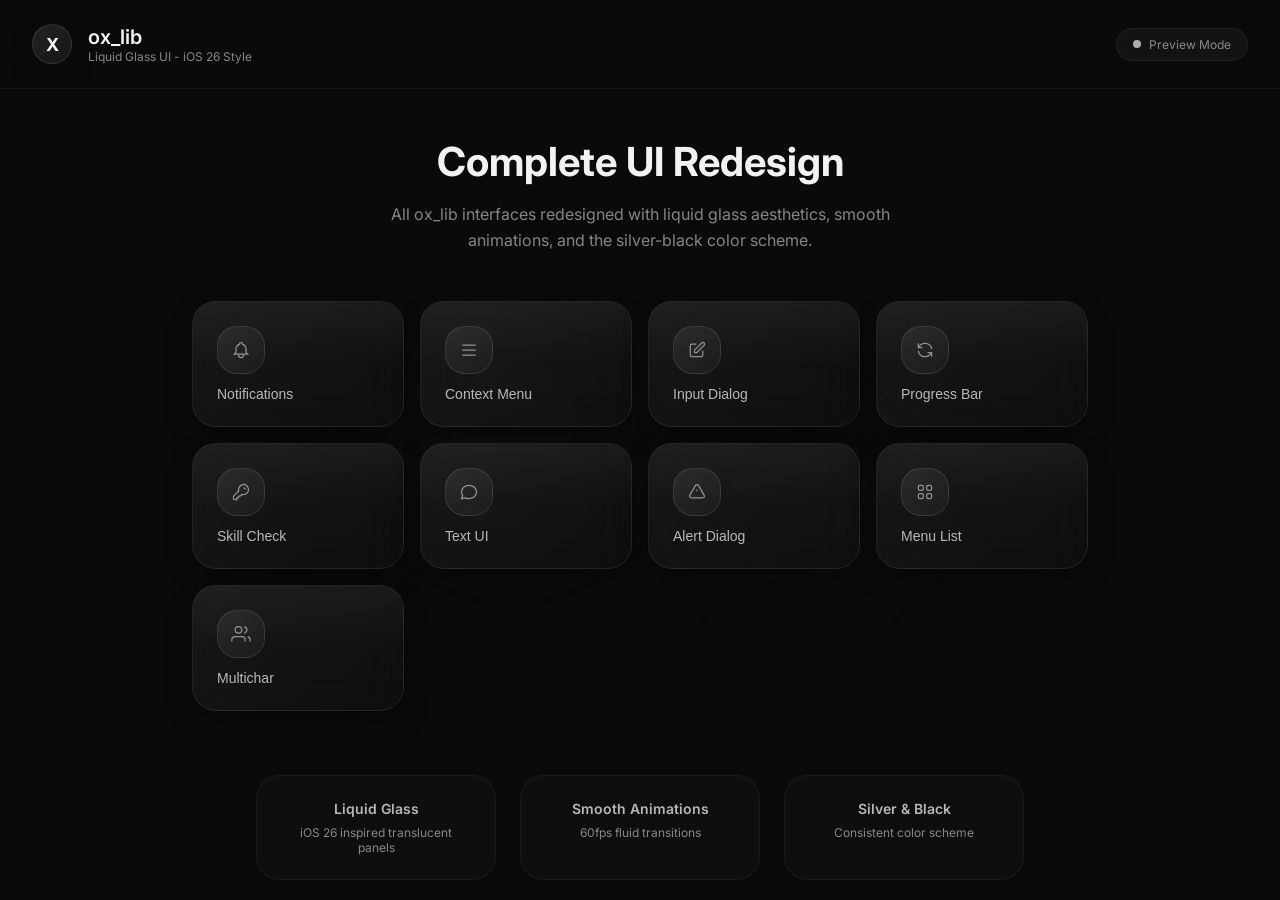
==== commit e4ac53fa: "add Qbox Multichar component with HTML, CSS, and JS Add complete Multichar system and demo functiona" ====
--- a/public/ox_lib_ui/index.html
+++ b/public/ox_lib_ui/index.html
@@ -218,6 +218,31 @@
     </div>
   </div>
 
+  <!-- Qbox Multichar -->
+  <div id="multichar-container" class="dialog-overlay hidden">
+    <div class="multichar-glass">
+      <div class="multichar-header">
+        <span class="multichar-label">QUICK ACTIONS</span>
+        <h2 id="multichar-title">Qbox Multichar</h2>
+      </div>
+      <div class="multichar-list" id="multichar-list"></div>
+      <div class="multichar-actions">
+        <button class="btn-multichar-play" onclick="playSelectedCharacter()">
+          <svg viewBox="0 0 24 24" fill="currentColor" stroke="none">
+            <path d="M8 5v14l11-7z"/>
+          </svg>
+          <span>Play</span>
+        </button>
+        <button class="btn-multichar-new" onclick="createNewCharacter()">
+          <svg viewBox="0 0 24 24" fill="none" stroke="currentColor" stroke-width="2">
+            <path d="M12 5v14M5 12h14"/>
+          </svg>
+          <span>New Character</span>
+        </button>
+      </div>
+    </div>
+  </div>
+
   <!-- Radial Menu -->
   <div id="radial-menu" class="radial-overlay hidden">
     <div class="radial-container">
@@ -314,6 +339,17 @@
           </div>
           <span>Menu List</span>
         </button>
+        <button class="demo-btn" onclick="showMulticharDemo()">
+          <div class="demo-btn-icon">
+            <svg viewBox="0 0 24 24" fill="none" stroke="currentColor" stroke-width="1.5">
+              <path d="M17 21v-2a4 4 0 0 0-4-4H5a4 4 0 0 0-4 4v2"/>
+              <circle cx="9" cy="7" r="4"/>
+              <path d="M23 21v-2a4 4 0 0 0-3-3.87"/>
+              <path d="M16 3.13a4 4 0 0 1 0 7.75"/>
+            </svg>
+          </div>
+          <span>Multichar</span>
+        </button>
       </div>
       <div class="demo-info">
         <div class="demo-info-item">
--- a/public/ox_lib_ui/styles.css
+++ b/public/ox_lib_ui/styles.css
@@ -2025,6 +2025,263 @@
 }
 
 /* ========================================
+   Qbox Multichar
+   ======================================== */
+
+.multichar-glass {
+  position: relative;
+  width: 420px;
+  max-height: 80vh;
+  background: linear-gradient(180deg, rgba(20, 24, 32, 0.95) 0%, rgba(12, 14, 20, 0.98) 100%);
+  border: 1px solid rgba(100, 140, 180, 0.15);
+  border-radius: var(--radius-2xl);
+  backdrop-filter: blur(24px);
+  -webkit-backdrop-filter: blur(24px);
+  box-shadow: 
+    0 25px 80px -20px rgba(0, 0, 0, 0.8),
+    0 0 0 1px rgba(100, 140, 180, 0.05) inset,
+    inset 0 1px 0 rgba(255, 255, 255, 0.05);
+  animation: scaleIn 0.35s var(--ease-out-expo);
+  overflow: hidden;
+  display: flex;
+  flex-direction: column;
+}
+
+.multichar-glass::before {
+  content: '';
+  position: absolute;
+  inset: 0;
+  background: linear-gradient(180deg, rgba(100, 140, 180, 0.03) 0%, transparent 30%);
+  pointer-events: none;
+}
+
+.multichar-header {
+  position: relative;
+  padding: 1.25rem 1.5rem;
+  border-bottom: 1px solid rgba(100, 140, 180, 0.1);
+}
+
+.multichar-label {
+  display: block;
+  font-size: 0.625rem;
+  font-weight: 500;
+  text-transform: uppercase;
+  letter-spacing: 0.1em;
+  color: rgba(140, 160, 180, 0.6);
+  margin-bottom: 0.25rem;
+}
+
+.multichar-header h2 {
+  font-size: 1.25rem;
+  font-weight: 600;
+  color: rgba(200, 210, 220, 0.95);
+}
+
+.multichar-list {
+  position: relative;
+  flex: 1;
+  overflow-y: auto;
+  padding: 0.75rem;
+  display: flex;
+  flex-direction: column;
+  gap: 0.5rem;
+  max-height: 400px;
+}
+
+.multichar-list::-webkit-scrollbar {
+  width: 4px;
+}
+
+.multichar-list::-webkit-scrollbar-track {
+  background: transparent;
+}
+
+.multichar-list::-webkit-scrollbar-thumb {
+  background: rgba(100, 140, 180, 0.2);
+  border-radius: 2px;
+}
+
+/* Character Card */
+.character-card {
+  position: relative;
+  padding: 1rem;
+  background: linear-gradient(135deg, rgba(30, 40, 55, 0.8) 0%, rgba(20, 28, 40, 0.9) 100%);
+  border: 1px solid rgba(100, 140, 180, 0.12);
+  border-radius: var(--radius-xl);
+  cursor: pointer;
+  transition: all 0.3s ease;
+}
+
+.character-card::before {
+  content: '';
+  position: absolute;
+  inset: 0;
+  border-radius: var(--radius-xl);
+  background: linear-gradient(180deg, rgba(100, 140, 180, 0.02) 0%, transparent 50%);
+  pointer-events: none;
+}
+
+.character-card:hover {
+  background: linear-gradient(135deg, rgba(40, 55, 75, 0.85) 0%, rgba(25, 35, 50, 0.9) 100%);
+  border-color: rgba(100, 140, 180, 0.2);
+}
+
+.character-card.selected {
+  background: linear-gradient(135deg, rgba(50, 80, 120, 0.5) 0%, rgba(30, 50, 80, 0.6) 100%);
+  border-color: rgba(80, 140, 200, 0.5);
+  box-shadow: 
+    0 0 20px rgba(80, 140, 200, 0.15),
+    inset 0 0 30px rgba(80, 140, 200, 0.05);
+}
+
+.character-card-header {
+  display: flex;
+  align-items: center;
+  gap: 0.75rem;
+  margin-bottom: 0.875rem;
+}
+
+.character-avatar {
+  width: 2.5rem;
+  height: 2.5rem;
+  border-radius: var(--radius-lg);
+  background: linear-gradient(135deg, rgba(80, 120, 160, 0.3) 0%, rgba(60, 90, 130, 0.4) 100%);
+  border: 1px solid rgba(100, 140, 180, 0.2);
+  display: flex;
+  align-items: center;
+  justify-content: center;
+  color: rgba(150, 180, 210, 0.7);
+  flex-shrink: 0;
+}
+
+.character-avatar svg {
+  width: 1.25rem;
+  height: 1.25rem;
+}
+
+.character-card.selected .character-avatar {
+  background: linear-gradient(135deg, rgba(80, 140, 200, 0.4) 0%, rgba(60, 110, 170, 0.5) 100%);
+  border-color: rgba(80, 140, 200, 0.4);
+  color: rgba(180, 210, 240, 0.9);
+}
+
+.character-name {
+  flex: 1;
+}
+
+.character-name h3 {
+  font-size: 0.9375rem;
+  font-weight: 500;
+  color: rgba(200, 215, 230, 0.95);
+}
+
+.character-tags {
+  display: flex;
+  flex-wrap: wrap;
+  gap: 0.375rem;
+}
+
+.character-tag {
+  display: inline-flex;
+  align-items: center;
+  padding: 0.3125rem 0.625rem;
+  background: rgba(50, 70, 95, 0.6);
+  border-radius: 9999px;
+  font-size: 0.6875rem;
+  transition: all 0.2s ease;
+}
+
+.character-tag-label {
+  color: rgba(140, 165, 190, 0.8);
+  font-weight: 500;
+  margin-right: 0.25rem;
+}
+
+.character-tag-value {
+  color: rgba(200, 215, 230, 0.9);
+}
+
+.character-card.selected .character-tag {
+  background: rgba(60, 90, 130, 0.6);
+}
+
+/* Multichar Actions */
+.multichar-actions {
+  position: relative;
+  display: flex;
+  gap: 0.75rem;
+  padding: 1rem 1.25rem;
+  border-top: 1px solid rgba(100, 140, 180, 0.1);
+  background: rgba(15, 20, 28, 0.5);
+}
+
+.btn-multichar-play {
+  flex: 1;
+  display: flex;
+  align-items: center;
+  justify-content: center;
+  gap: 0.5rem;
+  padding: 0.875rem 1.5rem;
+  background: linear-gradient(135deg, rgba(34, 197, 94, 0.85) 0%, rgba(22, 163, 74, 0.9) 100%);
+  border: 1px solid rgba(34, 197, 94, 0.3);
+  border-radius: var(--radius-xl);
+  font-size: 0.875rem;
+  font-weight: 600;
+  font-family: inherit;
+  color: white;
+  cursor: pointer;
+  transition: all 0.3s ease;
+  box-shadow: 0 4px 15px rgba(34, 197, 94, 0.25);
+}
+
+.btn-multichar-play:hover {
+  background: linear-gradient(135deg, rgba(34, 197, 94, 0.95) 0%, rgba(22, 163, 74, 1) 100%);
+  box-shadow: 0 6px 20px rgba(34, 197, 94, 0.35);
+  transform: translateY(-1px);
+}
+
+.btn-multichar-play:active {
+  transform: translateY(0) scale(0.98);
+}
+
+.btn-multichar-play svg {
+  width: 1rem;
+  height: 1rem;
+}
+
+.btn-multichar-new {
+  display: flex;
+  align-items: center;
+  justify-content: center;
+  gap: 0.5rem;
+  padding: 0.875rem 1.25rem;
+  background: rgba(60, 80, 110, 0.4);
+  border: 1px solid rgba(100, 140, 180, 0.2);
+  border-radius: var(--radius-xl);
+  font-size: 0.875rem;
+  font-weight: 500;
+  font-family: inherit;
+  color: rgba(180, 200, 220, 0.8);
+  cursor: pointer;
+  transition: all 0.3s ease;
+}
+
+.btn-multichar-new:hover {
+  background: rgba(70, 95, 130, 0.5);
+  border-color: rgba(100, 140, 180, 0.3);
+  color: rgba(200, 215, 230, 0.95);
+}
+
+.btn-multichar-new:active {
+  transform: scale(0.98);
+}
+
+.btn-multichar-new svg {
+  width: 1rem;
+  height: 1rem;
+}
+
+/* ========================================
    Responsive
    ======================================== */
 
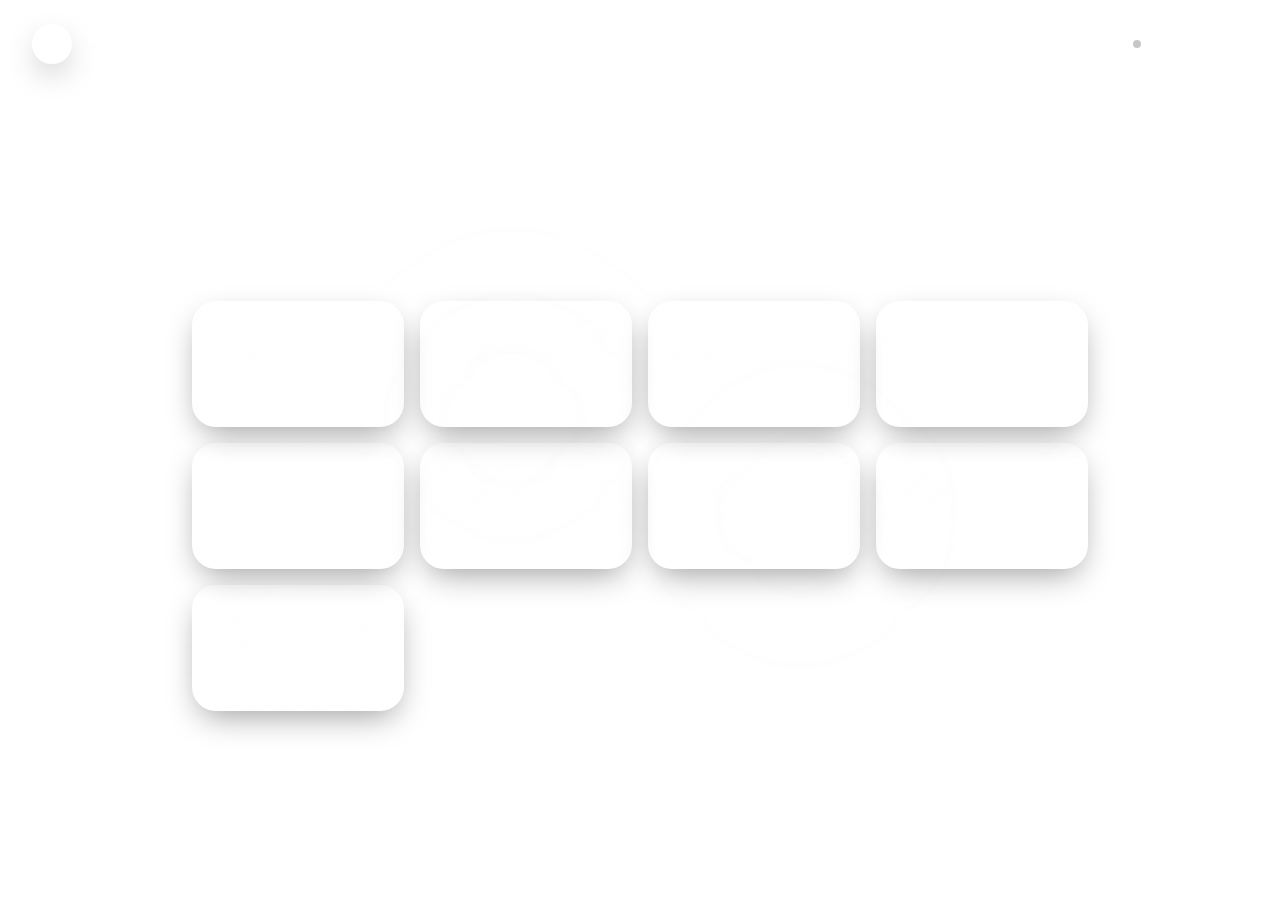
==== commit 6ed83aa9: "fix: remove all backdrop-filters and enforce transparency Update HTML files with forced transparency" ====
--- a/public/ox_lib_ui/index.html
+++ b/public/ox_lib_ui/index.html
@@ -1,5 +1,5 @@
 <!DOCTYPE html>
-<html lang="en">
+<html lang="en" style="background: transparent !important;">
 <head>
   <meta charset="UTF-8">
   <meta name="viewport" content="width=device-width, initial-scale=1.0">
@@ -8,8 +8,21 @@
   <link rel="preconnect" href="https://fonts.googleapis.com">
   <link rel="preconnect" href="https://fonts.gstatic.com" crossorigin>
   <link href="https://fonts.googleapis.com/css2?family=Inter:wght@300;400;500;600;700&display=swap" rel="stylesheet">
+  <style>
+    /* FiveM NUI Transparency Fix */
+    html, body {
+      background: transparent !important;
+      background-color: transparent !important;
+    }
+    /* Disable dragging globally */
+    * {
+      -webkit-user-drag: none;
+      user-select: none;
+      -webkit-user-select: none;
+    }
+  </style>
 </head>
-<body>
+<body style="background: transparent !important;" ondragstart="return false;" ondrop="return false;">
   <!-- Notification Container -->
   <div id="notification-container" class="notification-container"></div>
 
--- a/public/ox_lib_ui/styles.css
+++ b/public/ox_lib_ui/styles.css
@@ -62,11 +62,16 @@
 
 body {
   font-family: 'Inter', -apple-system, BlinkMacSystemFont, sans-serif;
-  background: var(--bg-primary);
+  background: transparent !important;
+  background-color: transparent !important;
   color: var(--text-primary);
   overflow: hidden;
   -webkit-font-smoothing: antialiased;
   -moz-osx-font-smoothing: grayscale;
+}
+
+html, body {
+  background: transparent !important;
 }
 
 /* ========================================
@@ -170,8 +175,7 @@
   gap: 0.75rem;
   padding: 0.625rem 1rem;
   border-radius: 9999px;
-  backdrop-filter: blur(24px);
-  -webkit-backdrop-filter: blur(24px);
+  /* backdrop-filter removed for FiveM compatibility */
   animation: slideInRight 0.4s var(--ease-out-expo);
   pointer-events: auto;
   cursor: pointer;
@@ -270,8 +274,7 @@
   position: fixed;
   inset: 0;
   background: rgba(0, 0, 0, 0.5);
-  backdrop-filter: blur(8px);
-  -webkit-backdrop-filter: blur(8px);
+  /* backdrop-filter removed for FiveM compatibility */
   animation: fadeIn 0.25s ease;
 }
 
@@ -281,8 +284,7 @@
   background: linear-gradient(135deg, rgba(22, 22, 26, 0.92) 0%, rgba(14, 14, 18, 0.96) 100%);
   border: 1px solid rgba(192, 192, 192, 0.08);
   border-radius: var(--radius-2xl);
-  backdrop-filter: blur(24px);
-  -webkit-backdrop-filter: blur(24px);
+  /* backdrop-filter removed for FiveM compatibility */
   box-shadow: 
     var(--shadow-lg), 
     0 0 0 1px rgba(255, 255, 255, 0.04) inset,
@@ -498,8 +500,7 @@
   position: fixed;
   inset: 0;
   background: rgba(0, 0, 0, 0.5);
-  backdrop-filter: blur(8px);
-  -webkit-backdrop-filter: blur(8px);
+  /* backdrop-filter removed for FiveM compatibility */
   display: flex;
   align-items: center;
   justify-content: center;
@@ -511,8 +512,7 @@
   background: linear-gradient(180deg, rgba(30, 30, 38, 0.95) 0%, rgba(20, 20, 26, 0.98) 100%);
   border: 1px solid var(--glass-border);
   border-radius: var(--radius-3xl);
-  backdrop-filter: blur(24px);
-  -webkit-backdrop-filter: blur(24px);
+  /* backdrop-filter removed for FiveM compatibility */
   box-shadow: var(--shadow-lg), 0 0 0 1px rgba(255, 255, 255, 0.05) inset;
   animation: scaleIn 0.35s var(--ease-out-expo);
   position: relative;
@@ -830,8 +830,7 @@
   background: linear-gradient(135deg, rgba(22, 22, 26, 0.92) 0%, rgba(14, 14, 18, 0.96) 100%);
   border: 1px solid rgba(192, 192, 192, 0.08);
   border-radius: var(--radius-2xl);
-  backdrop-filter: blur(24px);
-  -webkit-backdrop-filter: blur(24px);
+  /* backdrop-filter removed for FiveM compatibility */
   box-shadow: 
     var(--shadow-lg),
     inset 0 1px 0 rgba(255, 255, 255, 0.06),
@@ -1033,8 +1032,7 @@
   background: linear-gradient(180deg, rgba(25, 25, 32, 0.95) 0%, rgba(18, 18, 24, 0.98) 100%);
   border: 1px solid var(--glass-border);
   border-radius: var(--radius-2xl);
-  backdrop-filter: blur(24px);
-  -webkit-backdrop-filter: blur(24px);
+  /* backdrop-filter removed for FiveM compatibility */
   box-shadow: var(--shadow-lg), 0 0 0 1px rgba(255, 255, 255, 0.05) inset;
   animation: scaleIn 0.35s var(--ease-out-expo);
   position: relative;
@@ -1263,8 +1261,7 @@
   background: linear-gradient(180deg, rgba(25, 25, 32, 0.95) 0%, rgba(18, 18, 24, 0.98) 100%);
   border: 1px solid var(--glass-border);
   border-radius: var(--radius-2xl);
-  backdrop-filter: blur(24px);
-  -webkit-backdrop-filter: blur(24px);
+  /* backdrop-filter removed for FiveM compatibility */
   box-shadow: var(--shadow-lg);
   padding: 1.25rem;
   animation: slideInLeft 0.3s var(--ease-out-expo);
@@ -1434,8 +1431,7 @@
   background: linear-gradient(135deg, rgba(25, 25, 32, 0.9) 0%, rgba(18, 18, 24, 0.95) 100%);
   border: 1px solid var(--glass-border);
   border-radius: var(--radius-xl);
-  backdrop-filter: blur(20px);
-  -webkit-backdrop-filter: blur(20px);
+  /* backdrop-filter removed for FiveM compatibility */
   box-shadow: var(--shadow-md);
   animation: slideInRight 0.5s var(--ease-out-expo);
   position: relative;
@@ -1536,8 +1532,7 @@
   position: fixed;
   inset: 0;
   background: rgba(0, 0, 0, 0.7);
-  backdrop-filter: blur(16px);
-  -webkit-backdrop-filter: blur(16px);
+  /* backdrop-filter removed for FiveM compatibility */
   display: flex;
   flex-direction: column;
   align-items: center;
@@ -1672,8 +1667,7 @@
   position: fixed;
   inset: 0;
   background: rgba(0, 0, 0, 0.6);
-  backdrop-filter: blur(12px);
-  -webkit-backdrop-filter: blur(12px);
+  /* backdrop-filter removed for FiveM compatibility */
   display: flex;
   flex-direction: column;
   align-items: center;
@@ -1935,8 +1929,7 @@
   background: linear-gradient(135deg, rgba(255, 255, 255, 0.06), rgba(255, 255, 255, 0.02));
   border: 1px solid rgba(255, 255, 255, 0.08);
   border-radius: var(--radius-2xl);
-  backdrop-filter: blur(20px);
-  -webkit-backdrop-filter: blur(20px);
+  /* backdrop-filter removed for FiveM compatibility */
   cursor: pointer;
   overflow: hidden;
   transition: all 0.5s ease;
@@ -2032,15 +2025,14 @@
   position: relative;
   width: 420px;
   max-height: 80vh;
-  background: linear-gradient(180deg, rgba(20, 24, 32, 0.95) 0%, rgba(12, 14, 20, 0.98) 100%);
-  border: 1px solid rgba(100, 140, 180, 0.15);
+  background: var(--glass-bg);
+  border: 1px solid var(--glass-border);
   border-radius: var(--radius-2xl);
-  backdrop-filter: blur(24px);
-  -webkit-backdrop-filter: blur(24px);
+  /* backdrop-filter removed for FiveM compatibility */
   box-shadow: 
-    0 25px 80px -20px rgba(0, 0, 0, 0.8),
-    0 0 0 1px rgba(100, 140, 180, 0.05) inset,
-    inset 0 1px 0 rgba(255, 255, 255, 0.05);
+    var(--shadow-lg),
+    var(--shadow-glow),
+    inset 0 1px 0 var(--glass-reflection);
   animation: scaleIn 0.35s var(--ease-out-expo);
   overflow: hidden;
   display: flex;
@@ -2051,14 +2043,14 @@
   content: '';
   position: absolute;
   inset: 0;
-  background: linear-gradient(180deg, rgba(100, 140, 180, 0.03) 0%, transparent 30%);
+  background: linear-gradient(180deg, var(--glass-reflection) 0%, transparent 30%);
   pointer-events: none;
 }
 
 .multichar-header {
   position: relative;
   padding: 1.25rem 1.5rem;
-  border-bottom: 1px solid rgba(100, 140, 180, 0.1);
+  border-bottom: 1px solid var(--glass-border);
 }
 
 .multichar-label {
@@ -2067,14 +2059,14 @@
   font-weight: 500;
   text-transform: uppercase;
   letter-spacing: 0.1em;
-  color: rgba(140, 160, 180, 0.6);
+  color: var(--text-muted);
   margin-bottom: 0.25rem;
 }
 
 .multichar-header h2 {
   font-size: 1.25rem;
   font-weight: 600;
-  color: rgba(200, 210, 220, 0.95);
+  color: var(--text-primary);
 }
 
 .multichar-list {
@@ -2097,7 +2089,7 @@
 }
 
 .multichar-list::-webkit-scrollbar-thumb {
-  background: rgba(100, 140, 180, 0.2);
+  background: rgba(255, 255, 255, 0.1);
   border-radius: 2px;
 }
 
@@ -2105,11 +2097,11 @@
 .character-card {
   position: relative;
   padding: 1rem;
-  background: linear-gradient(135deg, rgba(30, 40, 55, 0.8) 0%, rgba(20, 28, 40, 0.9) 100%);
-  border: 1px solid rgba(100, 140, 180, 0.12);
+  background: var(--glass-bg-light);
+  border: 1px solid var(--glass-border);
   border-radius: var(--radius-xl);
   cursor: pointer;
-  transition: all 0.3s ease;
+  transition: all 0.3s var(--ease-out-quart);
 }
 
 .character-card::before {
@@ -2117,21 +2109,21 @@
   position: absolute;
   inset: 0;
   border-radius: var(--radius-xl);
-  background: linear-gradient(180deg, rgba(100, 140, 180, 0.02) 0%, transparent 50%);
+  background: linear-gradient(180deg, var(--glass-reflection) 0%, transparent 50%);
   pointer-events: none;
 }
 
 .character-card:hover {
-  background: linear-gradient(135deg, rgba(40, 55, 75, 0.85) 0%, rgba(25, 35, 50, 0.9) 100%);
-  border-color: rgba(100, 140, 180, 0.2);
+  background: rgba(40, 40, 46, 0.95);
+  border-color: var(--glass-border-hover);
 }
 
 .character-card.selected {
-  background: linear-gradient(135deg, rgba(50, 80, 120, 0.5) 0%, rgba(30, 50, 80, 0.6) 100%);
-  border-color: rgba(80, 140, 200, 0.5);
+  background: rgba(192, 192, 192, 0.08);
+  border-color: rgba(192, 192, 192, 0.3);
   box-shadow: 
-    0 0 20px rgba(80, 140, 200, 0.15),
-    inset 0 0 30px rgba(80, 140, 200, 0.05);
+    0 0 20px rgba(192, 192, 192, 0.08),
+    inset 0 0 30px rgba(192, 192, 192, 0.02);
 }
 
 .character-card-header {
@@ -2145,12 +2137,12 @@
   width: 2.5rem;
   height: 2.5rem;
   border-radius: var(--radius-lg);
-  background: linear-gradient(135deg, rgba(80, 120, 160, 0.3) 0%, rgba(60, 90, 130, 0.4) 100%);
-  border: 1px solid rgba(100, 140, 180, 0.2);
+  background: var(--accent-silver-bg);
+  border: 1px solid var(--glass-border);
   display: flex;
   align-items: center;
   justify-content: center;
-  color: rgba(150, 180, 210, 0.7);
+  color: var(--text-muted);
   flex-shrink: 0;
 }
 
@@ -2160,9 +2152,9 @@
 }
 
 .character-card.selected .character-avatar {
-  background: linear-gradient(135deg, rgba(80, 140, 200, 0.4) 0%, rgba(60, 110, 170, 0.5) 100%);
-  border-color: rgba(80, 140, 200, 0.4);
-  color: rgba(180, 210, 240, 0.9);
+  background: rgba(192, 192, 192, 0.15);
+  border-color: rgba(192, 192, 192, 0.25);
+  color: var(--accent-silver);
 }
 
 .character-name {
@@ -2172,7 +2164,7 @@
 .character-name h3 {
   font-size: 0.9375rem;
   font-weight: 500;
-  color: rgba(200, 215, 230, 0.95);
+  color: var(--text-primary);
 }
 
 .character-tags {
@@ -2185,24 +2177,28 @@
   display: inline-flex;
   align-items: center;
   padding: 0.3125rem 0.625rem;
-  background: rgba(50, 70, 95, 0.6);
+  background: rgba(255, 255, 255, 0.04);
   border-radius: 9999px;
   font-size: 0.6875rem;
   transition: all 0.2s ease;
 }
 
 .character-tag-label {
-  color: rgba(140, 165, 190, 0.8);
+  color: var(--text-muted);
   font-weight: 500;
   margin-right: 0.25rem;
 }
 
 .character-tag-value {
-  color: rgba(200, 215, 230, 0.9);
+  color: var(--text-secondary);
 }
 
 .character-card.selected .character-tag {
-  background: rgba(60, 90, 130, 0.6);
+  background: rgba(192, 192, 192, 0.08);
+}
+
+.character-card.selected .character-tag-value {
+  color: var(--text-primary);
 }
 
 /* Multichar Actions */
@@ -2211,8 +2207,8 @@
   display: flex;
   gap: 0.75rem;
   padding: 1rem 1.25rem;
-  border-top: 1px solid rgba(100, 140, 180, 0.1);
-  background: rgba(15, 20, 28, 0.5);
+  border-top: 1px solid var(--glass-border);
+  background: rgba(10, 10, 12, 0.5);
 }
 
 .btn-multichar-play {
@@ -2222,21 +2218,22 @@
   justify-content: center;
   gap: 0.5rem;
   padding: 0.875rem 1.5rem;
-  background: linear-gradient(135deg, rgba(34, 197, 94, 0.85) 0%, rgba(22, 163, 74, 0.9) 100%);
-  border: 1px solid rgba(34, 197, 94, 0.3);
+  background: linear-gradient(135deg, rgba(192, 192, 192, 0.2) 0%, rgba(160, 160, 160, 0.15) 100%);
+  border: 1px solid rgba(192, 192, 192, 0.25);
   border-radius: var(--radius-xl);
   font-size: 0.875rem;
   font-weight: 600;
   font-family: inherit;
-  color: white;
+  color: var(--text-primary);
   cursor: pointer;
-  transition: all 0.3s ease;
-  box-shadow: 0 4px 15px rgba(34, 197, 94, 0.25);
+  transition: all 0.3s var(--ease-out-quart);
+  box-shadow: 0 4px 15px rgba(0, 0, 0, 0.2);
 }
 
 .btn-multichar-play:hover {
-  background: linear-gradient(135deg, rgba(34, 197, 94, 0.95) 0%, rgba(22, 163, 74, 1) 100%);
-  box-shadow: 0 6px 20px rgba(34, 197, 94, 0.35);
+  background: linear-gradient(135deg, rgba(192, 192, 192, 0.3) 0%, rgba(160, 160, 160, 0.25) 100%);
+  border-color: rgba(192, 192, 192, 0.4);
+  box-shadow: 0 6px 20px rgba(0, 0, 0, 0.3);
   transform: translateY(-1px);
 }
 
@@ -2255,21 +2252,21 @@
   justify-content: center;
   gap: 0.5rem;
   padding: 0.875rem 1.25rem;
-  background: rgba(60, 80, 110, 0.4);
-  border: 1px solid rgba(100, 140, 180, 0.2);
+  background: rgba(255, 255, 255, 0.04);
+  border: 1px solid var(--glass-border);
   border-radius: var(--radius-xl);
   font-size: 0.875rem;
   font-weight: 500;
   font-family: inherit;
-  color: rgba(180, 200, 220, 0.8);
+  color: var(--text-secondary);
   cursor: pointer;
-  transition: all 0.3s ease;
+  transition: all 0.3s var(--ease-out-quart);
 }
 
 .btn-multichar-new:hover {
-  background: rgba(70, 95, 130, 0.5);
-  border-color: rgba(100, 140, 180, 0.3);
-  color: rgba(200, 215, 230, 0.95);
+  background: rgba(255, 255, 255, 0.08);
+  border-color: var(--glass-border-hover);
+  color: var(--text-primary);
 }
 
 .btn-multichar-new:active {
